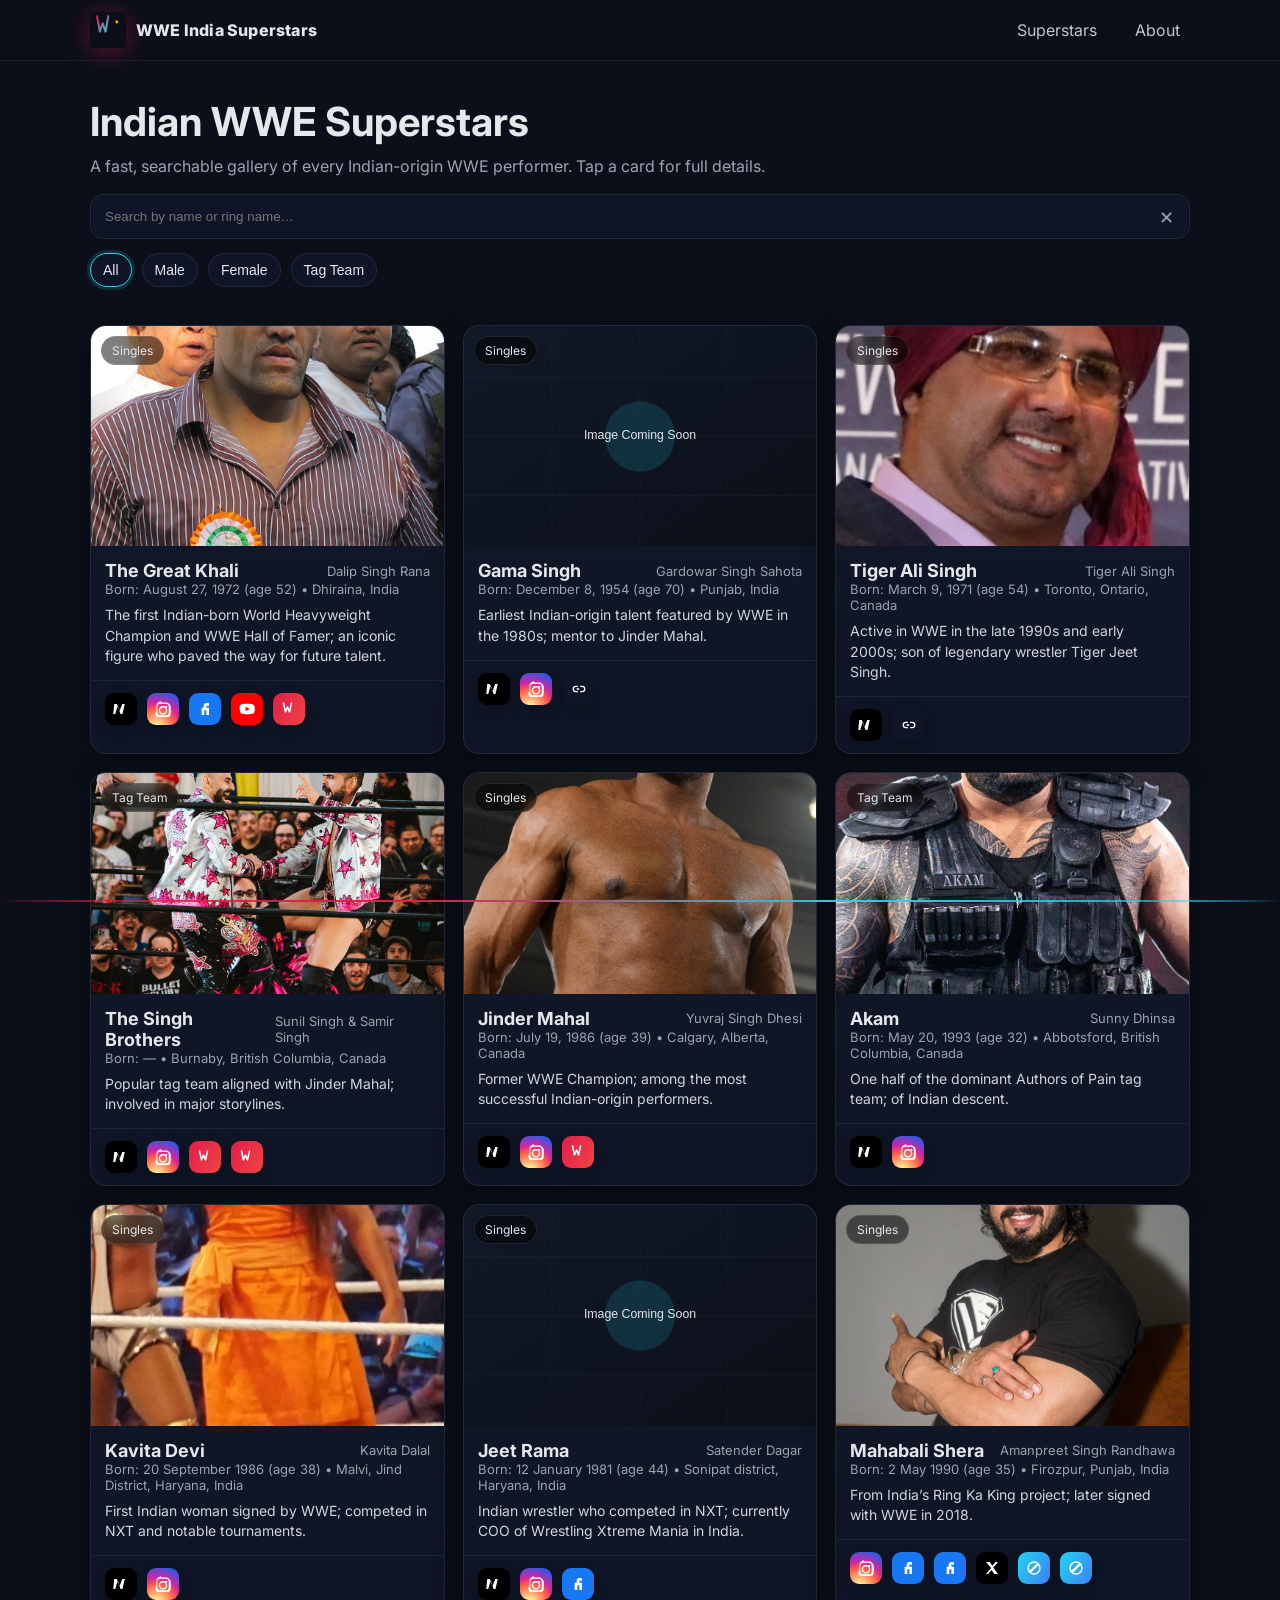
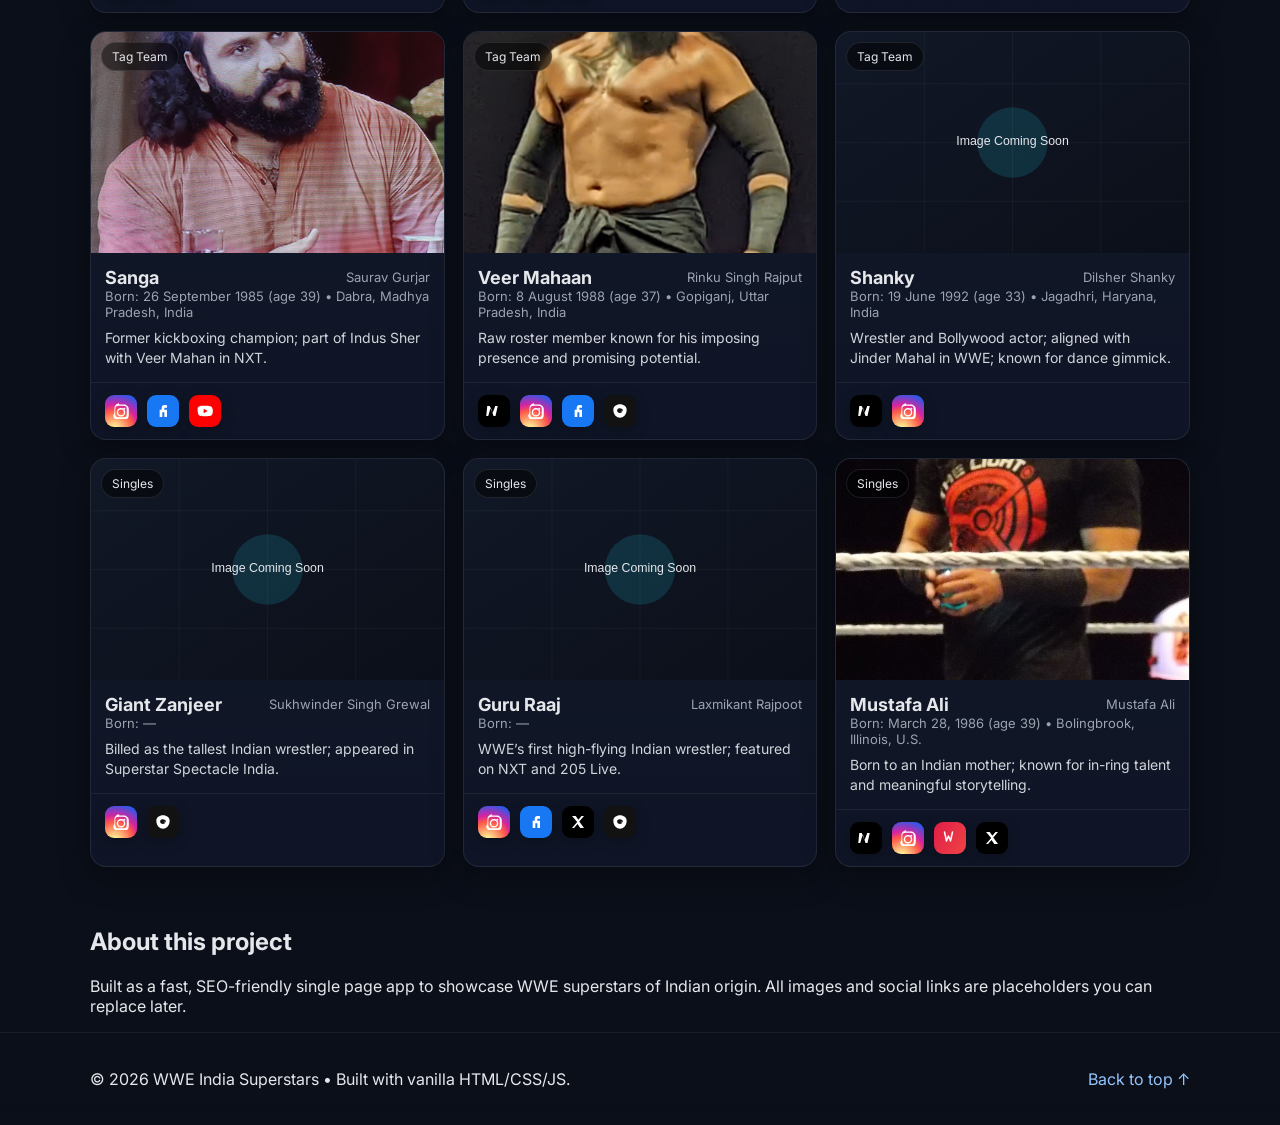
==== index.html @ 63982cb3 "firstcommit" ====
<!DOCTYPE html>
<html lang="en">
<head>
  <meta charset="utf-8" />
  <meta name="viewport" content="width=device-width, initial-scale=1" />
  <title>Indian WWE Superstars | History, Bios, Socials</title>
  <meta name="description" content="Discover every WWE Superstar from India. Bios, ring names, achievements, and official social links in a fast, mobile-friendly gallery." />
  <meta name="theme-color" content="#111827" />
  <link rel="preconnect" href="https://fonts.googleapis.com">
  <link rel="preconnect" href="https://fonts.gstatic.com" crossorigin>
  <link href="https://fonts.googleapis.com/css2?family=Inter:wght@400;500;700;800&display=swap" rel="stylesheet">
  <link rel="stylesheet" href="css/styles.css" />
  <link rel="icon" href="assets/logo.svg" type="image/svg+xml" />
  <link rel="canonical" href="https://example.com/" />
  <meta property="og:title" content="Indian WWE Superstars" />
  <meta property="og:description" content="A complete list of WWE Superstars from India with bios and socials." />
  <meta property="og:type" content="website" />
  <meta property="og:image" content="assets/logo.svg" />
  <meta name="twitter:card" content="summary_large_image" />
  <script type="application/ld+json">
  {
    "@context": "https://schema.org",
    "@type": "CollectionPage",
    "name": "Indian WWE Superstars",
    "description": "Every WWE Superstar from India — bios, ring names, achievements, and social links.",
    "about": ["WWE", "India", "Pro Wrestling", "Superstars"]
  }
  </script>
</head>
<body>
  <header class="site-header">
    <div class="container header-content">
      <a href="#" class="brand" aria-label="Home">
  <img src="assets/logo.svg" alt="WWE India" class="brand-logo" />
        <span class="brand-text">WWE India Superstars</span>
      </a>
      <nav class="top-nav" aria-label="Primary">
        <a href="#superstars" class="nav-link">Superstars</a>
        <a href="#about" class="nav-link">About</a>
      </nav>
    </div>
  </header>

  <main id="content">
    <section class="hero" id="superstars">
      <div class="container">
        <h1>Indian WWE Superstars</h1>
        <p class="sub">A fast, searchable gallery of every Indian-origin WWE performer. Tap a card for full details.</p>
        <form id="searchForm" role="search" aria-label="Search superstars" class="search">
          <input id="searchInput" type="search" name="q" placeholder="Search by name or ring name…" aria-label="Search by name or ring name" autocomplete="off" />
          <button type="reset" id="clearSearch" aria-label="Clear search" title="Clear">✕</button>
        </form>
        <div class="filters" aria-label="Quick filters">
          <button class="chip" data-filter="all" aria-pressed="true">All</button>
          <button class="chip" data-filter="male">Male</button>
          <button class="chip" data-filter="female">Female</button>
          <button class="chip" data-filter="tag-team">Tag Team</button>
        </div>
      </div>
    </section>

    <section class="grid-section">
      <div id="cardsGrid" class="container grid" aria-live="polite" aria-busy="false">
        <!-- Cards injected by JS -->
      </div>
      <div class="container">
        <p id="noResults" class="no-results" hidden>No superstars match your search.</p>
      </div>
    </section>

    <section id="about" class="about-section">
      <div class="container">
        <h2>About this project</h2>
        <p>Built as a fast, SEO-friendly single page app to showcase WWE superstars of Indian origin. All images and social links are placeholders you can replace later.</p>
      </div>
    </section>
  </main>

  <footer class="site-footer">
    <div class="container footer-content">
      <p>© <span id="year"></span> WWE India Superstars • Built with vanilla HTML/CSS/JS.</p>
      <a href="#content" class="back-to-top">Back to top ↑</a>
    </div>
  </footer>

  

  <script src="js/data.js" defer></script>
  <script src="js/app.js" defer></script>
</body>
</html>
---- css/styles.css ----
/* Base Reset and Variables */
:root{
  --bg:#0b0f19;
  --bg-soft:#0f1526;
  --card:#111827;
  --card-hover:#1f2937;
  --text:#e5e7eb;
  --muted:#9ca3af;
  --brand:#e11d48; /* rose-600 */
  --brand-2:#22d3ee; /* cyan-400 */
  --ring:#f59e0b; /* amber-500 */
  --ok:#10b981; /* emerald-500 */
  --shadow: 0 10px 30px rgba(0,0,0,.35);
}
*{box-sizing:border-box}
html,body{margin:0;padding:0;background:var(--bg);color:var(--text);font-family:'Inter',system-ui,-apple-system,Segoe UI,Roboto,Arial,sans-serif;}
img{max-width:100%;display:block}
a{color:inherit}

/* Layout */
.container{width:min(1100px,92%);margin-inline:auto}
.site-header{position:sticky;top:0;z-index:50;background:linear-gradient(180deg,rgba(11,15,25,.95),rgba(11,15,25,.85),rgba(11,15,25,0));backdrop-filter:blur(8px);border-bottom:1px solid rgba(255,255,255,.06)}
.header-content{display:flex;align-items:center;justify-content:space-between;padding:12px 0;}
.brand{display:flex;align-items:center;gap:10px;text-decoration:none}
.brand-logo{width:36px;height:36px;filter:drop-shadow(0 4px 12px rgba(226,29,72,.4))}
.brand-text{font-weight:800;letter-spacing:.2px}
.top-nav{display:flex;gap:18px}
.nav-link{opacity:.85;text-decoration:none;padding:8px 10px;border-radius:8px}
.nav-link:hover{background:rgba(255,255,255,.06)}

.hero{padding:36px 0 14px}
.hero h1{font-size:clamp(28px,4vw,40px);margin:0}
.sub{color:var(--muted);margin:10px 0 18px}

.search{position:relative;display:flex;align-items:center}
#searchInput{flex:1;appearance:none;background:var(--bg-soft);border:1px solid rgba(255,255,255,.08);border-radius:14px;padding:14px 44px 14px 14px;color:var(--text);outline:none;box-shadow:inset 0 0 0 1px rgba(0,0,0,.25)}
#searchInput:focus{border-color:rgba(34,211,238,.6);box-shadow:0 0 0 3px rgba(34,211,238,.2)}
#clearSearch{position:absolute;right:8px;appearance:none;border:0;background:transparent;color:var(--muted);font-size:18px;padding:6px;width:32px;height:32px;border-radius:50%;cursor:pointer}
#clearSearch:hover{background:rgba(255,255,255,.06);color:#fff}

.filters{display:flex;gap:10px;flex-wrap:wrap;margin:14px 0 6px}
.chip{appearance:none;border:1px solid rgba(255,255,255,.08);background:var(--bg-soft);color:var(--text);padding:8px 12px;border-radius:999px;cursor:pointer;font-size:14px}
.chip[aria-pressed="true"], .chip:hover{border-color:var(--brand-2);box-shadow:0 0 0 3px rgba(34,211,238,.15)}

.grid-section{padding:18px 0 40px}
.grid{display:grid;grid-template-columns:repeat(12,1fr);gap:18px}
.card{grid-column:span 12;background:linear-gradient(180deg,var(--card),var(--bg-soft));border:1px solid rgba(255,255,255,.08);border-radius:16px;overflow:hidden;box-shadow:var(--shadow);transition:.25s transform,.25s box-shadow,.25s border-color}
.card:hover{transform:translateY(-3px);border-color:rgba(34,211,238,.35);box-shadow:0 16px 40px rgba(0,0,0,.45)}
.card.reveal{opacity:0;transform:translateY(8px);}
.card.reveal.show{opacity:1;transform:none;transition:.5s transform cubic-bezier(.22,1,.36,1), .5s opacity}
.card-media{position:relative;aspect-ratio:16/10;background:linear-gradient(120deg,rgba(225,29,72,.18),rgba(34,211,238,.18));overflow:hidden}
.card-media img{width:100%;height:100%;object-fit:cover}
.card-badge{position:absolute;left:10px;top:10px;background:rgba(0,0,0,.5);backdrop-filter:blur(6px);border:1px solid rgba(255,255,255,.1);padding:6px 10px;border-radius:999px;font-size:12px}
.card-body{padding:14px}
.card-title{display:flex;align-items:center;justify-content:space-between;gap:6px}
.card-title h3{font-size:18px;margin:0}
.small{color:var(--muted);font-size:13px}
.bio{color:#d1d5db;font-size:14px;line-height:1.45;margin:8px 0 0}
.card-footer{display:flex;align-items:center;justify-content:space-between;padding:12px 14px;border-top:1px solid rgba(255,255,255,.06)}
.soc{display:flex;gap:10px}
.soc .soc-btn{width:32px;height:32px;display:inline-grid;place-items:center;border-radius:9px;color:#fff;text-decoration:none;box-shadow:0 4px 14px rgba(0,0,0,.25);transition:transform .2s ease, box-shadow .2s ease}
.soc .soc-btn:hover{transform:translateY(-2px);box-shadow:0 8px 20px rgba(0,0,0,.35)}
/* Brand colors */
.brand-instagram{background:radial-gradient( circle at 30% 107%, #fdf497 0%, #fdf497 5%, #fd5949 45%, #d6249f 60%, #285AEB 90%)}
.brand-twitter{background:#1da1f2}
.brand-x{background:#000}
.brand-threads{background:#121212}
.brand-wikipedia{background:#000}
.brand-wwe{background:linear-gradient(120deg,#e11d48,#ef4444)}
.brand-website{background:linear-gradient(120deg,#22d3ee,#3b82f6)}
.brand-facebook{background:#1877f2}
.brand-youtube{background:#ff0000}
.brand-article1,.brand-article2,.brand-article3{background:linear-gradient(120deg,#64748b,#334155)}

@media(min-width:520px){.card{grid-column:span 6}}
@media(min-width:840px){.card{grid-column:span 4}}

.no-results{color:var(--muted);text-align:center;margin-top:8px}

/* Removed modal styles */

@media(min-width:760px){
  .modal-body{grid-template-columns:1.2fr 1fr}
  .detail-grid{grid-template-columns:repeat(2,1fr)}
}

/* Footer */
.site-footer{border-top:1px solid rgba(255,255,255,.06);padding:20px 0;background:linear-gradient(180deg,rgba(11,15,25,0),rgba(11,15,25,.85),rgba(11,15,25,.95))}
.footer-content{display:flex;align-items:center;justify-content:space-between;gap:10px}
.back-to-top{color:#93c5fd;text-decoration:none}
.back-to-top:hover{text-decoration:underline}

/* Tiny flair */
.card::after{content:"";position:absolute;inset:auto 0 -2px 0;height:2px;background:linear-gradient(90deg,transparent,var(--brand),var(--brand-2),transparent);opacity:.3}
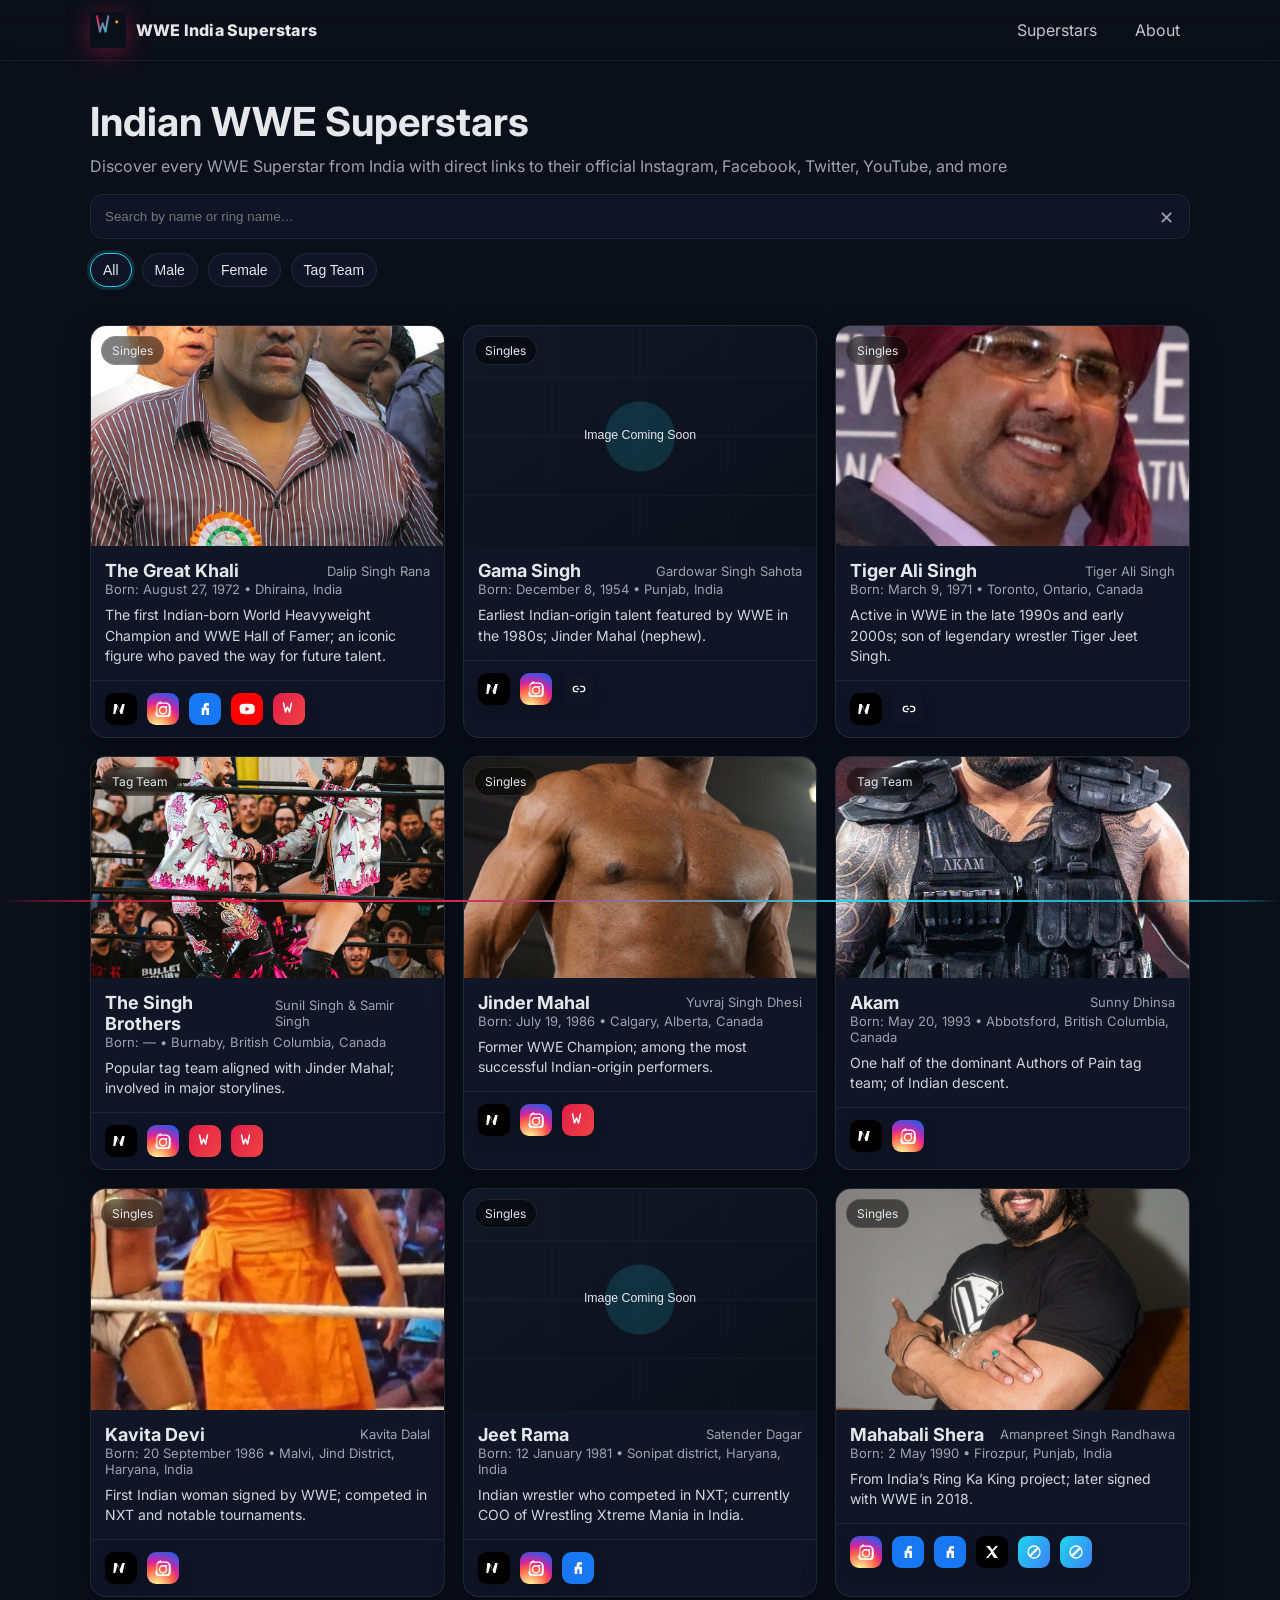
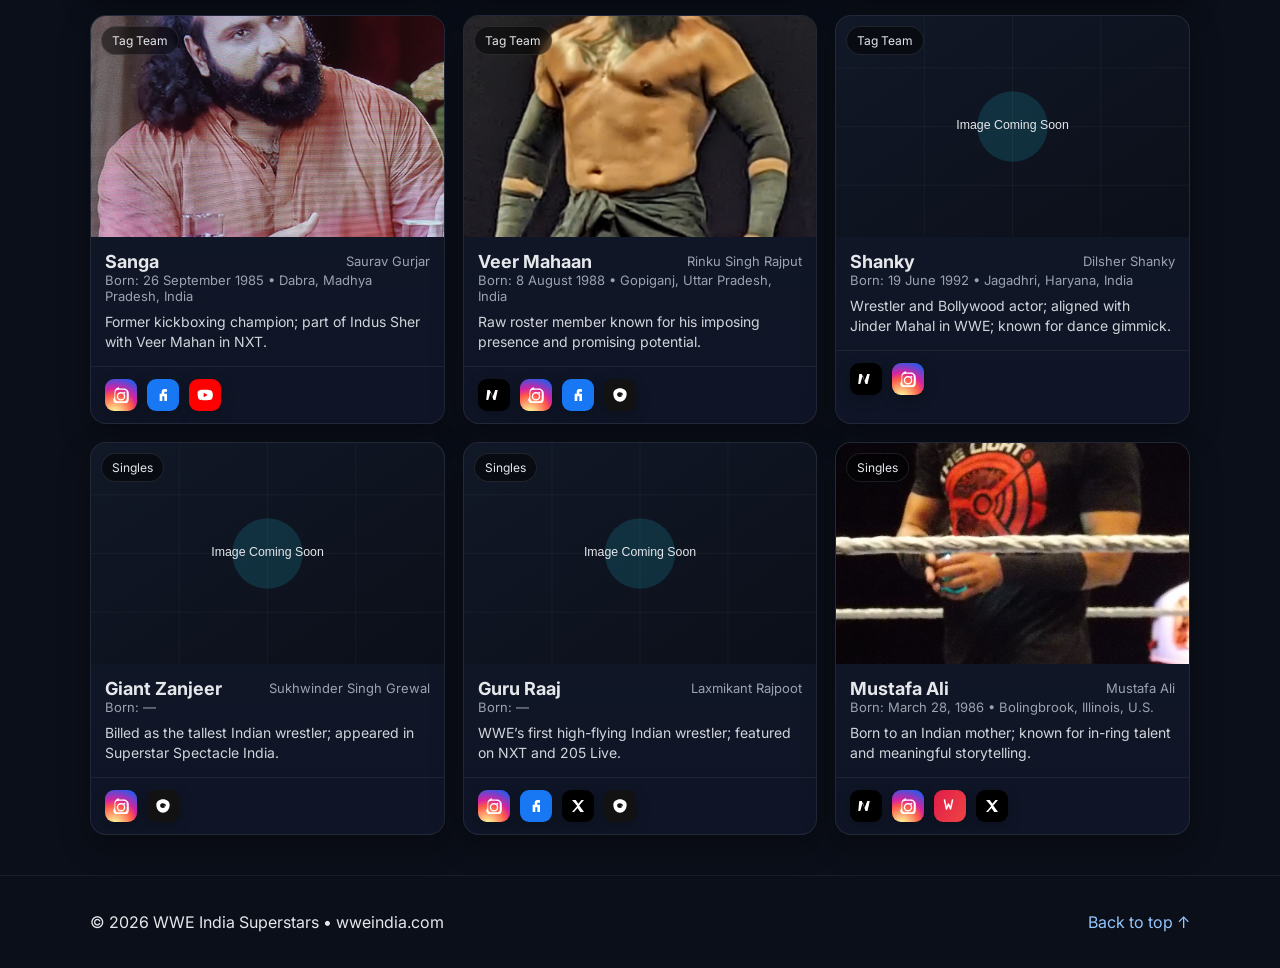
==== commit 09eff124: "Update index.html" ====
--- a/index.html
+++ b/index.html
@@ -45,7 +45,7 @@
     <section class="hero" id="superstars">
       <div class="container">
         <h1>Indian WWE Superstars</h1>
-        <p class="sub">A fast, searchable gallery of every Indian-origin WWE performer. Tap a card for full details.</p>
+        <p class="sub">Discover every WWE Superstar from India with direct links to their official Instagram, Facebook, Twitter, YouTube, and more</p>
         <form id="searchForm" role="search" aria-label="Search superstars" class="search">
           <input id="searchInput" type="search" name="q" placeholder="Search by name or ring name…" aria-label="Search by name or ring name" autocomplete="off" />
           <button type="reset" id="clearSearch" aria-label="Clear search" title="Clear">✕</button>
@@ -68,17 +68,11 @@
       </div>
     </section>
 
-    <section id="about" class="about-section">
-      <div class="container">
-        <h2>About this project</h2>
-        <p>Built as a fast, SEO-friendly single page app to showcase WWE superstars of Indian origin. All images and social links are placeholders you can replace later.</p>
-      </div>
-    </section>
-  </main>
+    
 
   <footer class="site-footer">
     <div class="container footer-content">
-      <p>© <span id="year"></span> WWE India Superstars • Built with vanilla HTML/CSS/JS.</p>
+      <p>© <span id="year"></span> WWE India Superstars • wweindia.com</p>
       <a href="#content" class="back-to-top">Back to top ↑</a>
     </div>
   </footer>
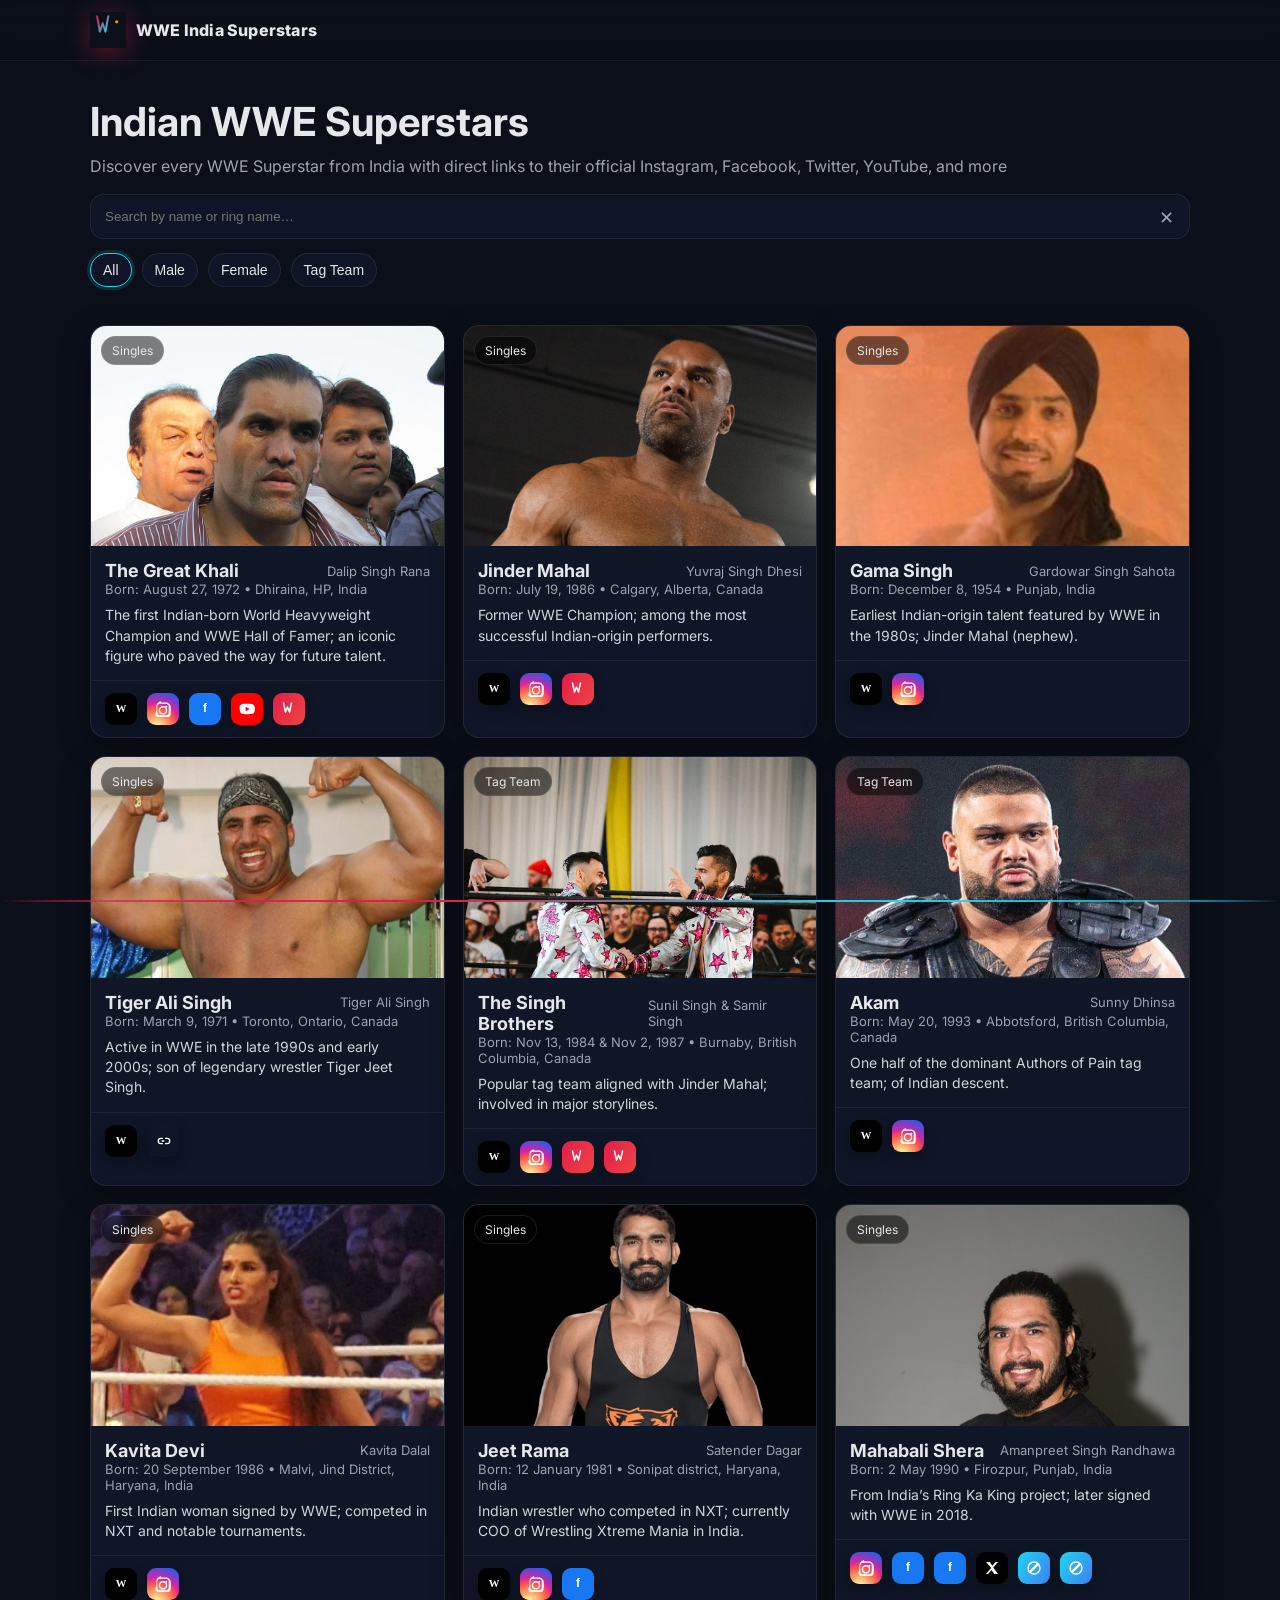
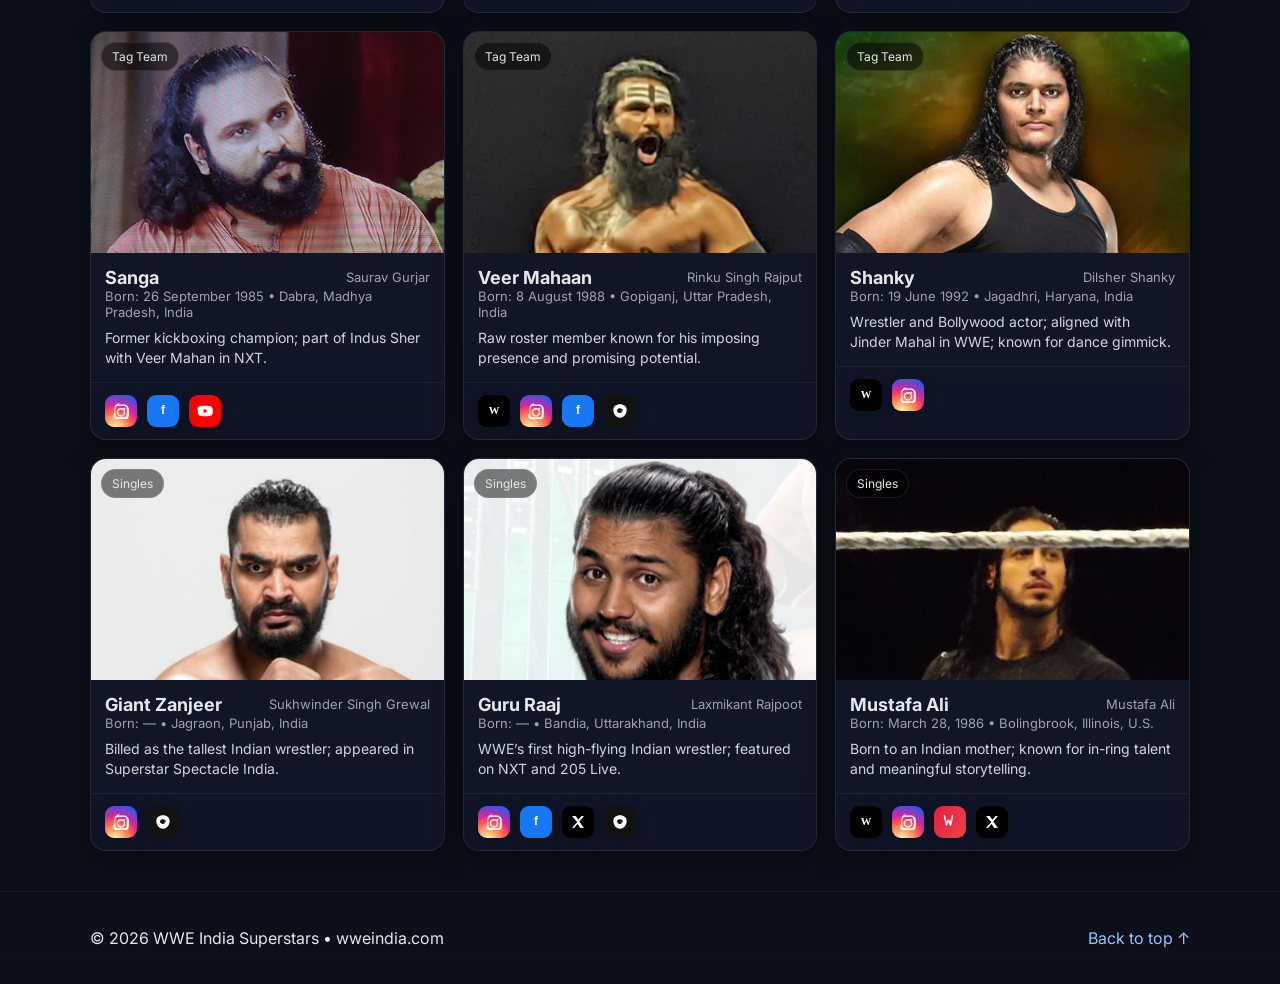
==== commit e13ca1e5: "firstcommit01sep25" ====
--- a/index.html
+++ b/index.html
@@ -34,10 +34,6 @@
   <img src="assets/logo.svg" alt="WWE India" class="brand-logo" />
         <span class="brand-text">WWE India Superstars</span>
       </a>
-      <nav class="top-nav" aria-label="Primary">
-        <a href="#superstars" class="nav-link">Superstars</a>
-        <a href="#about" class="nav-link">About</a>
-      </nav>
     </div>
   </header>
 
--- a/css/styles.css
+++ b/css/styles.css
@@ -24,9 +24,7 @@
 .brand{display:flex;align-items:center;gap:10px;text-decoration:none}
 .brand-logo{width:36px;height:36px;filter:drop-shadow(0 4px 12px rgba(226,29,72,.4))}
 .brand-text{font-weight:800;letter-spacing:.2px}
-.top-nav{display:flex;gap:18px}
-.nav-link{opacity:.85;text-decoration:none;padding:8px 10px;border-radius:8px}
-.nav-link:hover{background:rgba(255,255,255,.06)}
+
 
 .hero{padding:36px 0 14px}
 .hero h1{font-size:clamp(28px,4vw,40px);margin:0}
@@ -49,7 +47,7 @@
 .card.reveal{opacity:0;transform:translateY(8px);}
 .card.reveal.show{opacity:1;transform:none;transition:.5s transform cubic-bezier(.22,1,.36,1), .5s opacity}
 .card-media{position:relative;aspect-ratio:16/10;background:linear-gradient(120deg,rgba(225,29,72,.18),rgba(34,211,238,.18));overflow:hidden}
-.card-media img{width:100%;height:100%;object-fit:cover}
+.card-media img{width:100%;height:100%;object-fit:cover;object-position:top}
 .card-badge{position:absolute;left:10px;top:10px;background:rgba(0,0,0,.5);backdrop-filter:blur(6px);border:1px solid rgba(255,255,255,.1);padding:6px 10px;border-radius:999px;font-size:12px}
 .card-body{padding:14px}
 .card-title{display:flex;align-items:center;justify-content:space-between;gap:6px}
@@ -62,7 +60,6 @@
 .soc .soc-btn:hover{transform:translateY(-2px);box-shadow:0 8px 20px rgba(0,0,0,.35)}
 /* Brand colors */
 .brand-instagram{background:radial-gradient( circle at 30% 107%, #fdf497 0%, #fdf497 5%, #fd5949 45%, #d6249f 60%, #285AEB 90%)}
-.brand-twitter{background:#1da1f2}
 .brand-x{background:#000}
 .brand-threads{background:#121212}
 .brand-wikipedia{background:#000}
@@ -70,19 +67,11 @@
 .brand-website{background:linear-gradient(120deg,#22d3ee,#3b82f6)}
 .brand-facebook{background:#1877f2}
 .brand-youtube{background:#ff0000}
-.brand-article1,.brand-article2,.brand-article3{background:linear-gradient(120deg,#64748b,#334155)}
 
 @media(min-width:520px){.card{grid-column:span 6}}
 @media(min-width:840px){.card{grid-column:span 4}}
 
 .no-results{color:var(--muted);text-align:center;margin-top:8px}
-
-/* Removed modal styles */
-
-@media(min-width:760px){
-  .modal-body{grid-template-columns:1.2fr 1fr}
-  .detail-grid{grid-template-columns:repeat(2,1fr)}
-}
 
 /* Footer */
 .site-footer{border-top:1px solid rgba(255,255,255,.06);padding:20px 0;background:linear-gradient(180deg,rgba(11,15,25,0),rgba(11,15,25,.85),rgba(11,15,25,.95))}
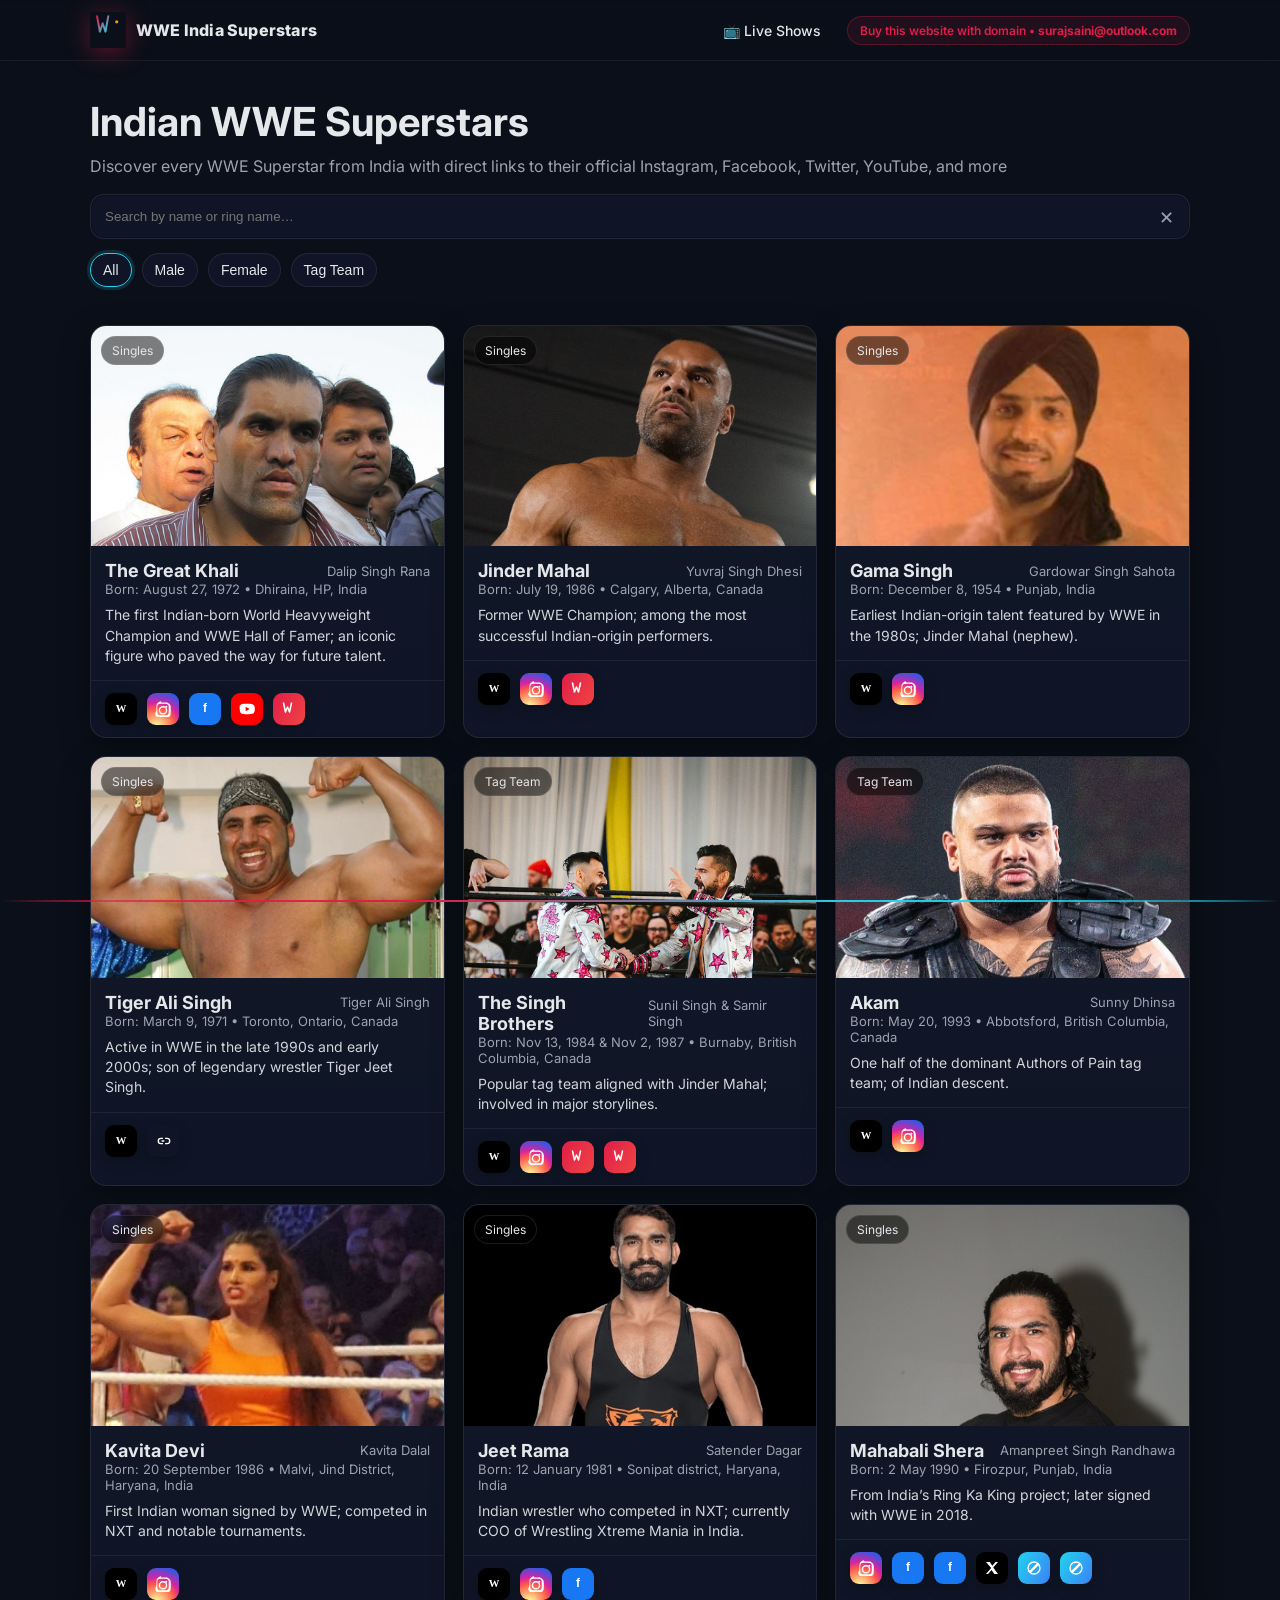
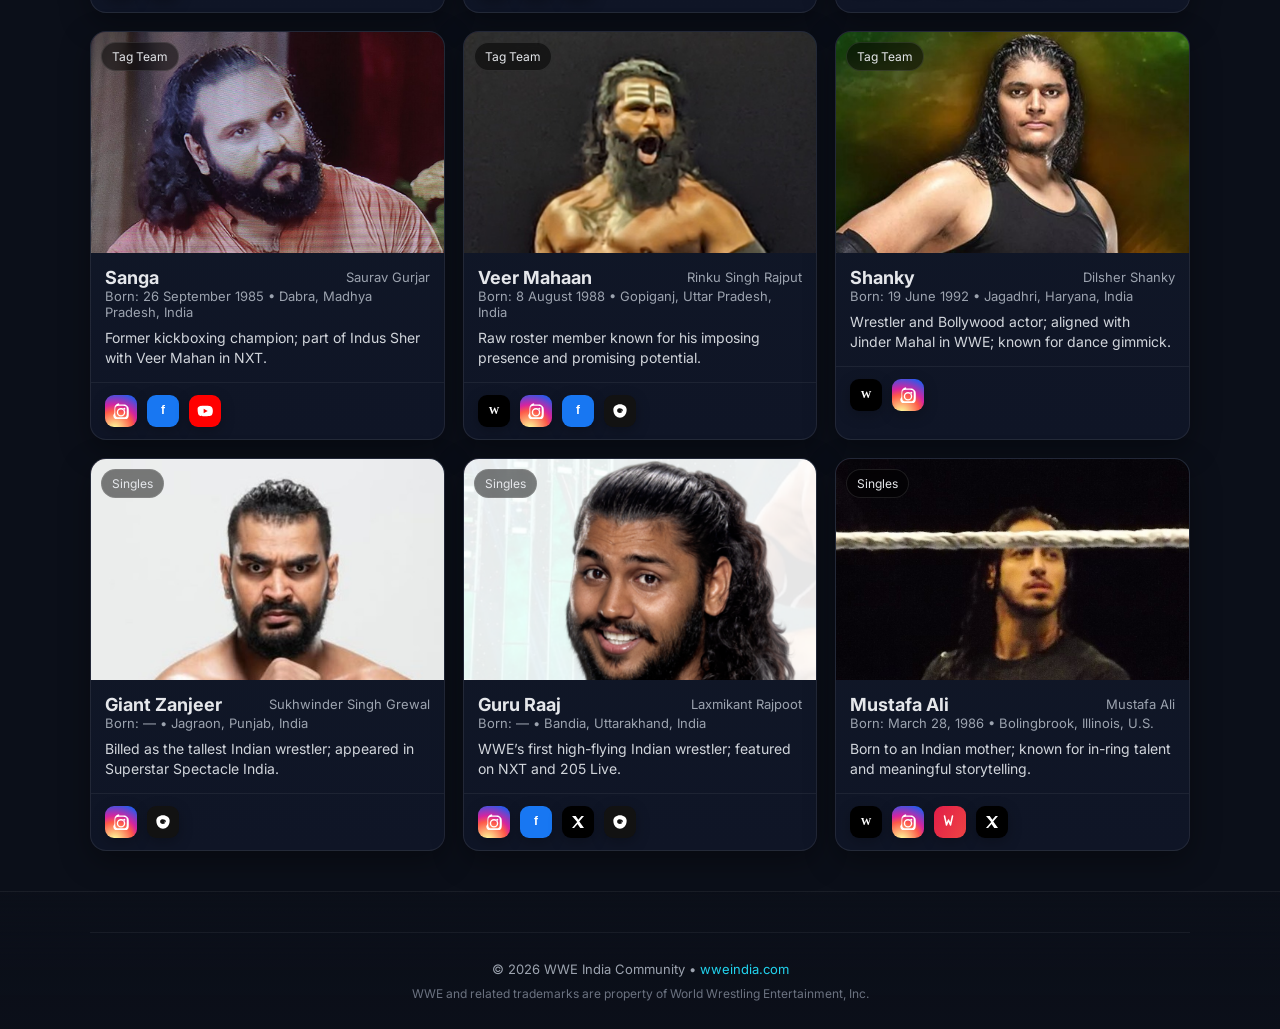
==== commit a6e564c9: "first-commit-10nov2025" ====
--- a/index.html
+++ b/index.html
@@ -5,25 +5,78 @@
   <meta name="viewport" content="width=device-width, initial-scale=1" />
   <title>Indian WWE Superstars | History, Bios, Socials</title>
   <meta name="description" content="Discover every WWE Superstar from India. Bios, ring names, achievements, and official social links in a fast, mobile-friendly gallery." />
+  <meta name="keywords" content="WWE, Indian wrestlers, Great Khali, Jinder Mahal, professional wrestling, India, entertainment">
   <meta name="theme-color" content="#111827" />
+  <meta name="robots" content="index, follow, max-image-preview:large, max-snippet:-1, max-video-preview:-1">
+  <meta name="googlebot" content="index, follow, max-image-preview:large, max-snippet:-1, max-video-preview:-1">
+  <meta http-equiv="X-UA-Compatible" content="IE=edge">
   <link rel="preconnect" href="https://fonts.googleapis.com">
   <link rel="preconnect" href="https://fonts.gstatic.com" crossorigin>
   <link href="https://fonts.googleapis.com/css2?family=Inter:wght@400;500;700;800&display=swap" rel="stylesheet">
   <link rel="stylesheet" href="css/styles.css" />
   <link rel="icon" href="assets/logo.svg" type="image/svg+xml" />
-  <link rel="canonical" href="https://example.com/" />
-  <meta property="og:title" content="Indian WWE Superstars" />
-  <meta property="og:description" content="A complete list of WWE Superstars from India with bios and socials." />
+  <link rel="canonical" href="https://wweindia.com/" />
+  <meta property="og:title" content="Indian WWE Superstars | History, Bios, Socials" />
+  <meta property="og:description" content="Discover every WWE Superstar from India with bios, achievements, and official social links." />
   <meta property="og:type" content="website" />
-  <meta property="og:image" content="assets/logo.svg" />
-  <meta name="twitter:card" content="summary_large_image" />
+  <meta property="og:url" content="https://wweindia.com/" />
+  <meta property="og:image" content="https://wweindia.com/assets/logo.svg" />
+  <meta property="og:locale" content="en_US" />
+  <meta name="twitter:card" content="summary_large_image">
+  <meta name="twitter:site" content="@wweindia">
+  <meta name="twitter:title" content="Indian WWE Superstars | History, Bios, Socials">
+  <meta name="twitter:description" content="Discover every WWE Superstar from India with bios and official social links.">
+  <meta name="twitter:image" content="https://wweindia.com/assets/logo.svg">
+  <meta name="twitter:image:alt" content="WWE India Superstars gallery">
   <script type="application/ld+json">
   {
     "@context": "https://schema.org",
     "@type": "CollectionPage",
     "name": "Indian WWE Superstars",
-    "description": "Every WWE Superstar from India — bios, ring names, achievements, and social links.",
-    "about": ["WWE", "India", "Pro Wrestling", "Superstars"]
+    "url": "https://wweindia.com/",
+    "description": "Every WWE Superstar from India — bios, ring names, achievements, and social links. A comprehensive gallery of Indian-origin professional wrestlers in WWE history.",
+    "image": "https://wweindia.com/assets/logo.svg",
+    "inLanguage": "en",
+    "about": ["WWE", "India", "Pro Wrestling", "Superstars", "Professional Wrestling"],
+    "mainEntity": {
+      "@type": "BreadcrumbList",
+      "itemListElement": [
+        {"@type": "ListItem", "position": 1, "name": "Home", "item": "https://wweindia.com/"}
+      ]
+    },
+    "keywords": "WWE, Indian wrestlers, Great Khali, Jinder Mahal, professional wrestling, India"
+  }
+  </script>
+  <script type="application/ld+json">
+  {
+    "@context": "https://schema.org",
+    "@type": "FAQPage",
+    "mainEntity": [
+      {
+        "@type": "Question",
+        "name": "Who is the most famous Indian WWE superstar?",
+        "acceptedAnswer": {
+          "@type": "Answer",
+          "text": "The Great Khali (Dalip Singh Rana) is the most famous Indian WWE superstar. He was the first Indian-born World Heavyweight Champion and WWE Hall of Famer."
+        }
+      },
+      {
+        "@type": "Question",
+        "name": "How many Indian wrestlers have been in WWE?",
+        "acceptedAnswer": {
+          "@type": "Answer",
+          "text": "At least 15 Indian-origin wrestlers have competed in WWE, including The Great Khali, Jinder Mahal, Kavita Devi (first Indian woman), and many others throughout WWE history."
+        }
+      },
+      {
+        "@type": "Question",
+        "name": "Who was the first Indian woman in WWE?",
+        "acceptedAnswer": {
+          "@type": "Answer",
+          "text": "Kavita Devi (Kavita Dalal) was the first Indian woman signed to WWE. She competed in NXT and participated in notable tournaments."
+        }
+      }
+    ]
   }
   </script>
 </head>
@@ -34,6 +87,12 @@
   <img src="assets/logo.svg" alt="WWE India" class="brand-logo" />
         <span class="brand-text">WWE India Superstars</span>
       </a>
+      <nav class="header-nav">
+        <a href="live-stream-on-netflix.html" class="nav-link">📺 Live Shows</a>
+        <div class="header-message">
+          Buy this website with domain • <a href="mailto:surajsaini@outlook.com">surajsaini@outlook.com</a>
+        </div>
+      </nav>
     </div>
   </header>
 
@@ -67,9 +126,11 @@
     
 
   <footer class="site-footer">
-    <div class="container footer-content">
-      <p>© <span id="year"></span> WWE India Superstars • wweindia.com</p>
-      <a href="#content" class="back-to-top">Back to top ↑</a>
+    
+      
+    <div class="footer-bottom">
+      <p>&copy; <span id="year"></span> WWE India Community • <a href="index.html">wweindia.com</a></p>
+      <p><small>WWE and related trademarks are property of World Wrestling Entertainment, Inc.</small></p>
     </div>
   </footer>
 
--- a/css/styles.css
+++ b/css/styles.css
@@ -24,6 +24,30 @@
 .brand{display:flex;align-items:center;gap:10px;text-decoration:none}
 .brand-logo{width:36px;height:36px;filter:drop-shadow(0 4px 12px rgba(226,29,72,.4))}
 .brand-text{font-weight:800;letter-spacing:.2px}
+
+/* Header Navigation */
+.header-nav{display:flex;gap:16px;align-items:center;flex-wrap:wrap}
+.nav-link{text-decoration:none;color:var(--text);font-size:14px;font-weight:500;transition:color .2s ease;padding:6px 10px}
+.nav-link:hover{color:var(--brand-2)}
+.header-message{font-size:12px;color:var(--brand);font-weight:600;white-space:nowrap;background:rgba(225,29,72,.1);padding:6px 12px;border-radius:999px;border:1px solid rgba(225,29,72,.3)}
+.header-message a{color:var(--brand);text-decoration:none;font-weight:700}
+.header-message a:hover{text-decoration:underline}
+
+/* Header Responsive */
+@media(max-width:768px){
+  .header-content{flex-wrap:wrap;padding:10px 0}
+  .header-nav{width:100%;margin-top:8px;gap:8px;justify-content:space-between}
+  .nav-link{font-size:13px;padding:4px 8px}
+  .header-message{font-size:11px;padding:4px 8px;white-space:normal}
+}
+
+@media(max-width:520px){
+  .brand-text{font-size:14px}
+  .brand-logo{width:28px;height:28px}
+  .header-nav{flex-direction:column;width:100%;gap:6px}
+  .header-message{width:100%;font-size:11px;padding:6px 8px;text-align:center}
+  .nav-link{width:100%;text-align:center;padding:6px 0}
+}
 
 
 .hero{padding:36px 0 14px}
@@ -74,10 +98,63 @@
 .no-results{color:var(--muted);text-align:center;margin-top:8px}
 
 /* Footer */
-.site-footer{border-top:1px solid rgba(255,255,255,.06);padding:20px 0;background:linear-gradient(180deg,rgba(11,15,25,0),rgba(11,15,25,.85),rgba(11,15,25,.95))}
-.footer-content{display:flex;align-items:center;justify-content:space-between;gap:10px}
+.site-footer{border-top:1px solid rgba(255,255,255,.06);padding:40px 2% 20px;background:linear-gradient(180deg,rgba(11,15,25,0),rgba(11,15,25,.85),rgba(11,15,25,.95))}
+.footer-content{display:grid;grid-template-columns:repeat(auto-fit,minmax(250px,1fr));gap:30px;margin-bottom:30px;max-width:1100px;margin-left:auto;margin-right:auto}
+.footer-section h4{font-size:15px;font-weight:600;color:var(--brand-2);margin:0 0 12px;letter-spacing:.5px}
+.footer-section p{margin:0;color:#d1d5db;font-size:13px;line-height:1.5}
+.footer-links{list-style:none;margin:0;padding:0;display:flex;flex-direction:column;gap:8px}
+.footer-links a{color:var(--text);text-decoration:none;font-size:13px;transition:color .2s ease}
+.footer-links a:hover{color:var(--brand-2)}
+.footer-bottom{border-top:1px solid rgba(255,255,255,.06);padding-top:20px;text-align:center;color:var(--muted);font-size:13px;max-width:1100px;margin-left:auto;margin-right:auto}
+.footer-bottom p{margin:8px 0}
+.footer-bottom a{color:var(--brand-2);text-decoration:none}
+.footer-bottom a:hover{text-decoration:underline}
+.footer-bottom small{color:#6b7280;font-size:12px}
+
+.footer{border-top:1px solid rgba(255,255,255,.06);padding:40px 2% 20px;background:linear-gradient(180deg,rgba(11,15,25,0),rgba(11,15,25,.85),rgba(11,15,25,.95))}
+
 .back-to-top{color:#93c5fd;text-decoration:none}
 .back-to-top:hover{text-decoration:underline}
 
 /* Tiny flair */
 .card::after{content:"";position:absolute;inset:auto 0 -2px 0;height:2px;background:linear-gradient(90deg,transparent,var(--brand),var(--brand-2),transparent);opacity:.3}
+
+/* Shows Page Styles */
+.header{padding:32px 0 18px;text-align:center;background:linear-gradient(180deg,rgba(11,15,25,.95),rgba(11,15,25,.85),rgba(11,15,25,0));border-bottom:1px solid rgba(255,255,255,.06)}
+.header .logo{font-size:32px;font-weight:800;margin:0 0 8px;letter-spacing:.2px}
+.header .tagline{color:var(--muted);font-size:14px;margin:0 0 14px}
+.back-link{display:inline-block;color:var(--brand-2);text-decoration:none;font-size:13px;margin-top:8px;transition:color .2s ease}
+.back-link:hover{color:var(--brand)}
+
+.page-intro{text-align:center;padding:28px 0;margin-bottom:14px}
+.page-intro h2{font-size:clamp(24px,3vw,32px);margin:0 0 10px;color:var(--text)}
+.page-intro p{color:var(--muted);font-size:15px;margin:0}
+
+.shows-section{margin:28px 0}
+.shows-grid{display:grid;grid-template-columns:repeat(12,1fr);gap:18px}
+.show-card{grid-column:span 12;background:linear-gradient(180deg,var(--card),var(--bg-soft));border:1px solid rgba(255,255,255,.08);border-radius:16px;overflow:hidden;box-shadow:var(--shadow);transition:.25s transform,.25s box-shadow,.25s border-color}
+.show-card:hover{transform:translateY(-3px);border-color:rgba(34,211,238,.35);box-shadow:0 16px 40px rgba(0,0,0,.45)}
+.show-card-header{display:flex;align-items:center;justify-content:space-between;gap:10px;padding:16px;border-bottom:1px solid rgba(255,255,255,.06);flex-wrap:wrap}
+.show-card-body{padding:16px;display:grid;grid-template-columns:repeat(auto-fit,minmax(150px,1fr));gap:20px}
+.show-detail{display:flex;flex-direction:column;gap:6px}
+.show-label{font-size:12px;color:var(--brand-2);font-weight:600;letter-spacing:.5px;text-transform:uppercase}
+.show-value{font-size:16px;color:var(--text);font-weight:500}
+.show-card-footer{padding:14px 16px;border-top:1px solid rgba(255,255,255,.06)}
+.show-description{margin:0;color:#d1d5db;font-size:14px}
+
+.show-badge, .platform-badge{display:inline-block;padding:6px 12px;border-radius:999px;font-size:13px;font-weight:600;white-space:nowrap}
+.show-badge{background:rgba(0,0,0,.3);border:1px solid rgba(255,255,255,.1)}
+.show-badge.raw{border-color:rgba(239,68,68,.5);color:#fca5a5}
+.show-badge.smackdown{border-color:rgba(59,130,246,.5);color:#93c5fd}
+.show-badge.nxt{border-color:rgba(167,139,250,.5);color:#d8b4fe}
+.platform-badge{background:linear-gradient(120deg,rgba(34,211,238,.2),rgba(34,211,238,.1));border:1px solid rgba(34,211,238,.4);color:var(--brand-2)}
+
+@media(min-width:520px){.show-card{grid-column:span 6}}
+@media(min-width:840px){.show-card{grid-column:span 4}}
+.shows-info{display:grid;grid-template-columns:repeat(auto-fit,minmax(280px,1fr));gap:18px;margin-top:36px;margin-bottom:40px}
+.info-card{background:linear-gradient(180deg,var(--card),var(--bg-soft));border:1px solid rgba(255,255,255,.08);border-radius:16px;padding:20px;box-shadow:var(--shadow);transition:.25s transform,.25s border-color}
+.info-card:hover{transform:translateY(-2px);border-color:rgba(34,211,238,.35)}
+.info-card h3{font-size:16px;margin:0 0 10px;color:var(--brand-2)}
+.info-card p{margin:0;color:#d1d5db;font-size:14px;line-height:1.45}
+.info-card a{color:var(--brand-2);text-decoration:none;font-weight:600}
+.info-card a:hover{text-decoration:underline}
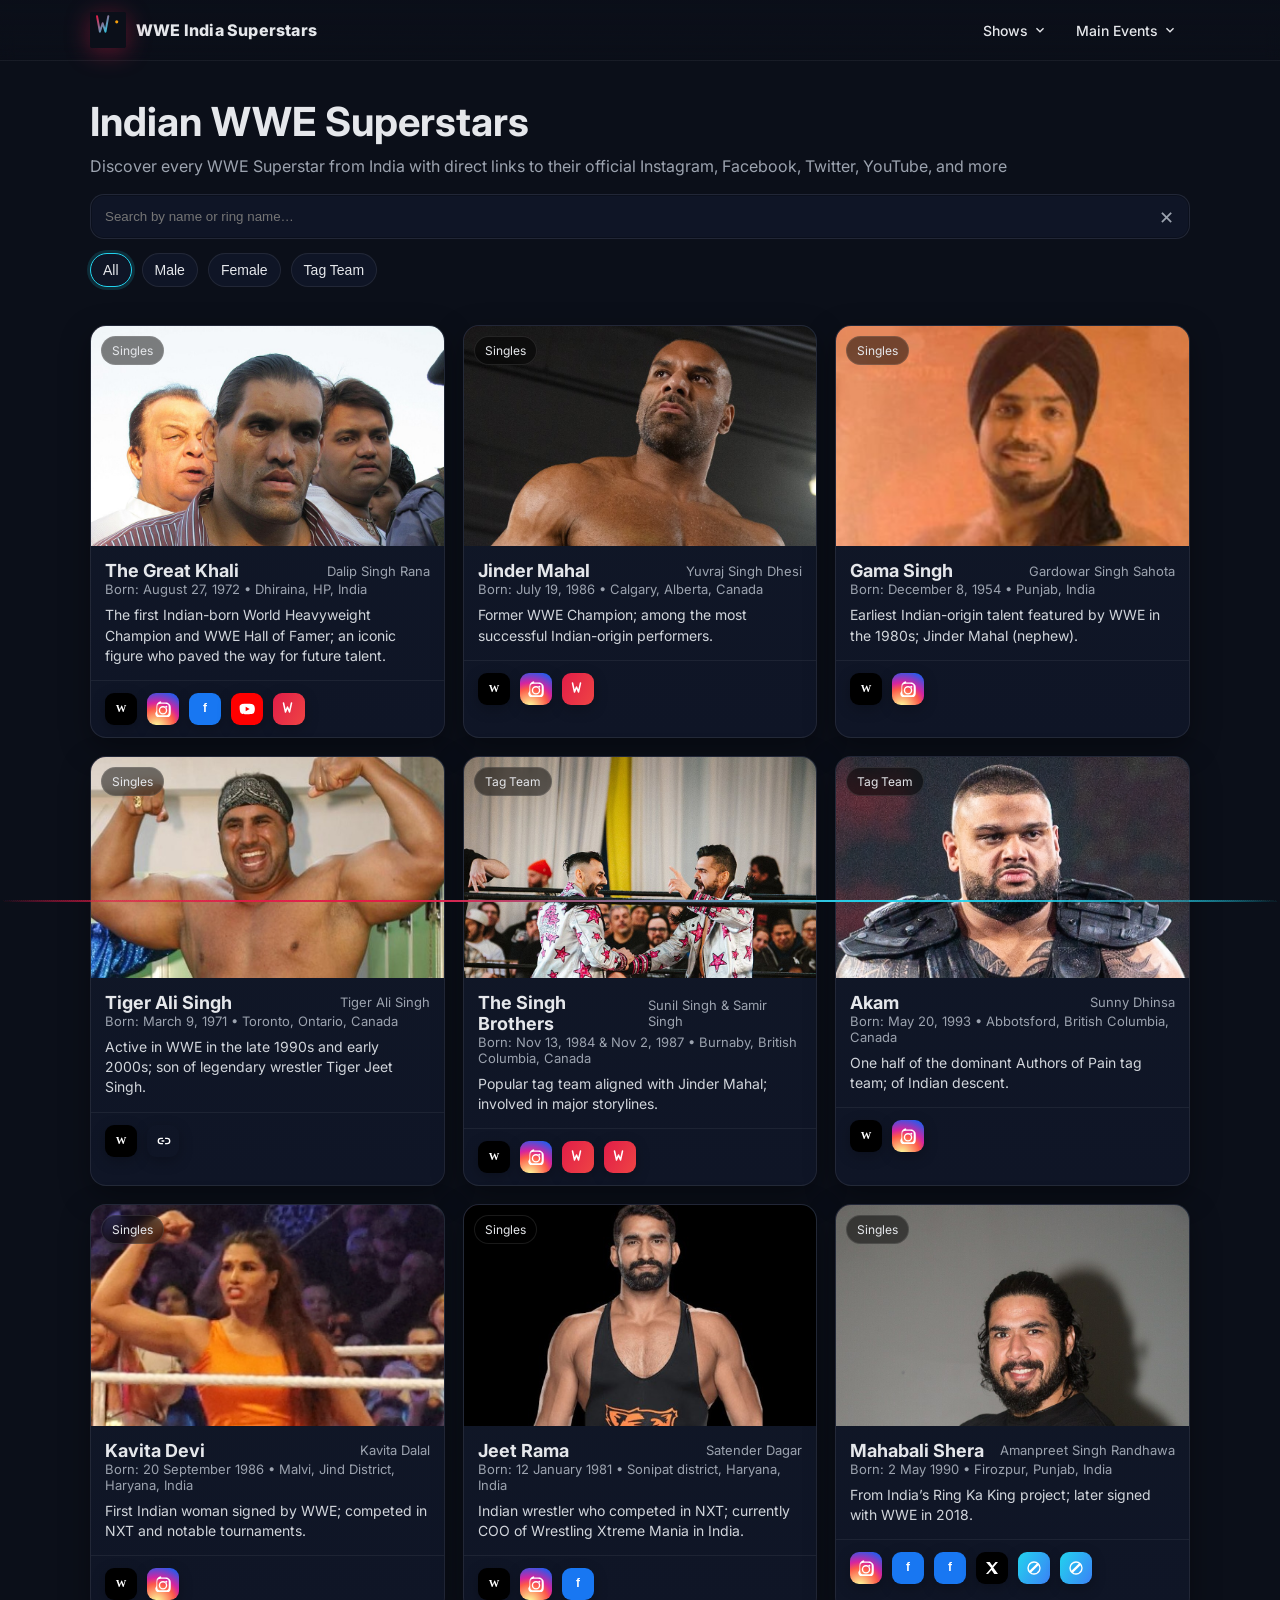
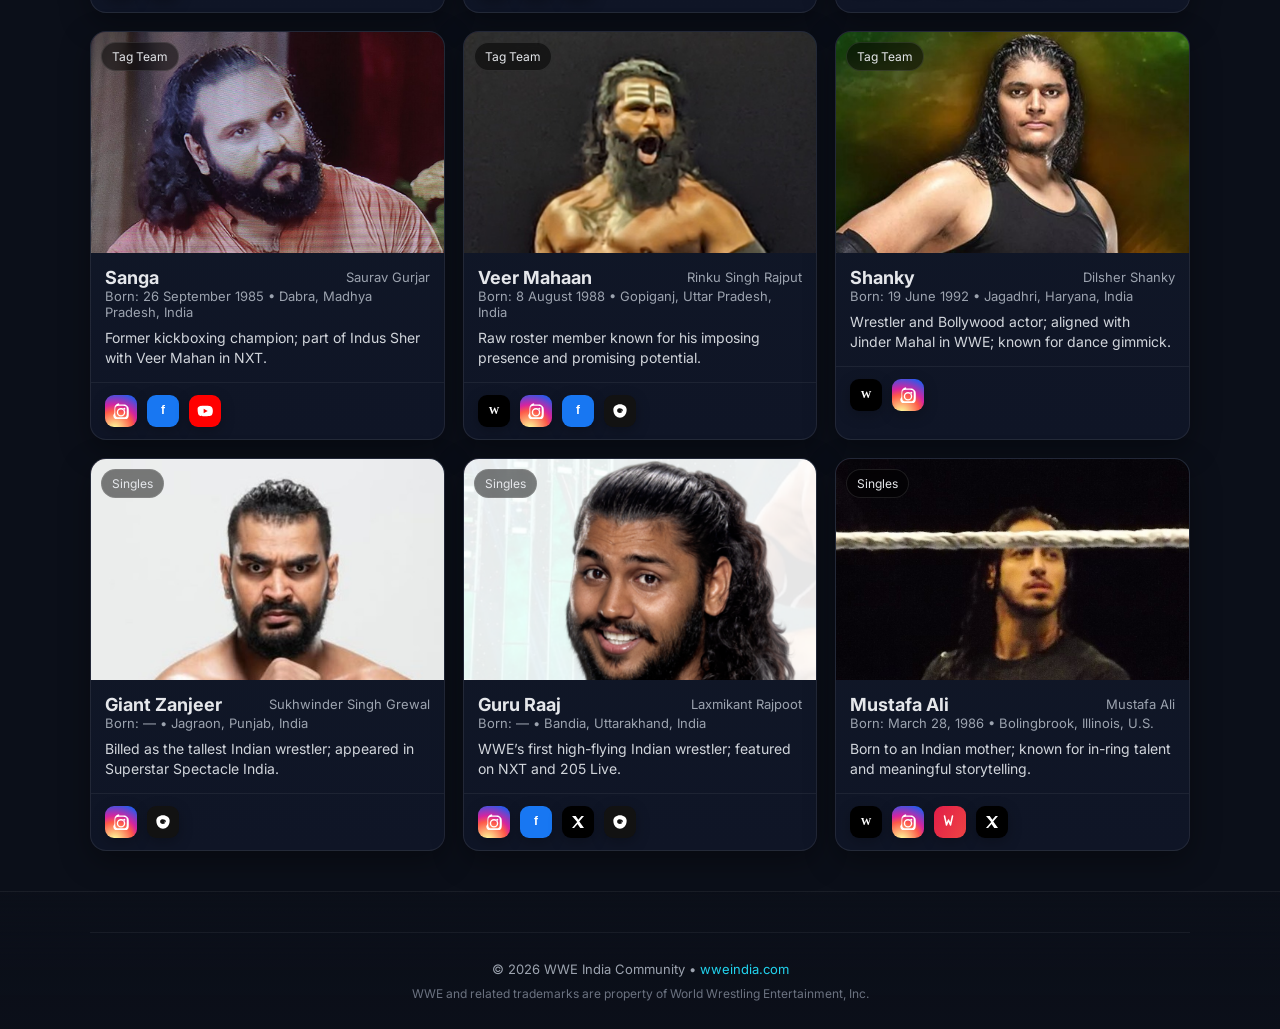
==== commit b3a65985: "addShowsEvent" ====
--- a/index.html
+++ b/index.html
@@ -1,11 +1,14 @@
 <!DOCTYPE html>
 <html lang="en">
+
 <head>
   <meta charset="utf-8" />
   <meta name="viewport" content="width=device-width, initial-scale=1" />
   <title>Indian WWE Superstars | History, Bios, Socials</title>
-  <meta name="description" content="Discover every WWE Superstar from India. Bios, ring names, achievements, and official social links in a fast, mobile-friendly gallery." />
-  <meta name="keywords" content="WWE, Indian wrestlers, Great Khali, Jinder Mahal, professional wrestling, India, entertainment">
+  <meta name="description"
+    content="Discover every WWE Superstar from India. Bios, ring names, achievements, and official social links in a fast, mobile-friendly gallery." />
+  <meta name="keywords"
+    content="WWE, Indian wrestlers, Great Khali, Jinder Mahal, professional wrestling, India, entertainment">
   <meta name="theme-color" content="#111827" />
   <meta name="robots" content="index, follow, max-image-preview:large, max-snippet:-1, max-video-preview:-1">
   <meta name="googlebot" content="index, follow, max-image-preview:large, max-snippet:-1, max-video-preview:-1">
@@ -17,7 +20,8 @@
   <link rel="icon" href="assets/logo.svg" type="image/svg+xml" />
   <link rel="canonical" href="https://wweindia.com/" />
   <meta property="og:title" content="Indian WWE Superstars | History, Bios, Socials" />
-  <meta property="og:description" content="Discover every WWE Superstar from India with bios, achievements, and official social links." />
+  <meta property="og:description"
+    content="Discover every WWE Superstar from India with bios, achievements, and official social links." />
   <meta property="og:type" content="website" />
   <meta property="og:url" content="https://wweindia.com/" />
   <meta property="og:image" content="https://wweindia.com/assets/logo.svg" />
@@ -25,7 +29,8 @@
   <meta name="twitter:card" content="summary_large_image">
   <meta name="twitter:site" content="@wweindia">
   <meta name="twitter:title" content="Indian WWE Superstars | History, Bios, Socials">
-  <meta name="twitter:description" content="Discover every WWE Superstar from India with bios and official social links.">
+  <meta name="twitter:description"
+    content="Discover every WWE Superstar from India with bios and official social links.">
   <meta name="twitter:image" content="https://wweindia.com/assets/logo.svg">
   <meta name="twitter:image:alt" content="WWE India Superstars gallery">
   <script type="application/ld+json">
@@ -80,18 +85,47 @@
   }
   </script>
 </head>
+
 <body>
   <header class="site-header">
     <div class="container header-content">
       <a href="#" class="brand" aria-label="Home">
-  <img src="assets/logo.svg" alt="WWE India" class="brand-logo" />
+        <img src="assets/logo.svg" alt="WWE India" class="brand-logo" />
         <span class="brand-text">WWE India Superstars</span>
       </a>
-      <nav class="header-nav">
-        <a href="live-stream-on-netflix.html" class="nav-link">📺 Live Shows</a>
-        <div class="header-message">
-          Buy this website with domain • <a href="mailto:surajsaini@outlook.com">surajsaini@outlook.com</a>
+      <button class="mobile-menu-btn" id="mobileMenuBtn" aria-label="Toggle Navigation" aria-expanded="false">
+        <svg viewBox="0 0 24 24" class="menu-icon-open">
+          <path fill="currentColor" d="M3 18h18v-2H3v2zm0-5h18v-2H3v2zm0-7v2h18V6H3z" />
+        </svg>
+        <svg viewBox="0 0 24 24" class="menu-icon-close" style="display:none;">
+          <path fill="currentColor"
+            d="M19 6.41L17.59 5 12 10.59 6.41 5 5 6.41 10.59 12 5 17.59 6.41 19 12 13.41 17.59 19 19 17.59 13.41 12 19 6.41z" />
+        </svg>
+      </button>
+
+      <nav class="header-nav" id="headerNav">
+
+        <div class="nav-dropdown">
+          <button class="nav-dropdown-btn" aria-expanded="false">Shows <svg viewBox="0 0 24 24">
+              <path fill="currentColor" d="M7.41 8.59L12 13.17l4.59-4.58L18 10l-6 6-6-6 1.41-1.41z" />
+            </svg></button>
+          <div class="nav-dropdown-content">
+            <a href="shows/raw.html" class="nav-dropdown-link">Raw</a>
+            <a href="shows/smackdown.html" class="nav-dropdown-link">SmackDown</a>
+            <a href="shows/nxt.html" class="nav-dropdown-link">NXT</a>
+          </div>
         </div>
+
+        <div class="nav-dropdown">
+          <button class="nav-dropdown-btn" aria-expanded="false">Main Events <svg viewBox="0 0 24 24">
+              <path fill="currentColor" d="M7.41 8.59L12 13.17l4.59-4.58L18 10l-6 6-6-6 1.41-1.41z" />
+            </svg></button>
+          <div class="nav-dropdown-content">
+            <a href="event/elimination-chamber/" class="nav-dropdown-link">Elimination Chamber</a>
+            <a href="event/wrestlemania/" class="nav-dropdown-link">WrestleMania 42</a>
+          </div>
+        </div>
+
       </nav>
     </div>
   </header>
@@ -100,9 +134,11 @@
     <section class="hero" id="superstars">
       <div class="container">
         <h1>Indian WWE Superstars</h1>
-        <p class="sub">Discover every WWE Superstar from India with direct links to their official Instagram, Facebook, Twitter, YouTube, and more</p>
+        <p class="sub">Discover every WWE Superstar from India with direct links to their official Instagram, Facebook,
+          Twitter, YouTube, and more</p>
         <form id="searchForm" role="search" aria-label="Search superstars" class="search">
-          <input id="searchInput" type="search" name="q" placeholder="Search by name or ring name…" aria-label="Search by name or ring name" autocomplete="off" />
+          <input id="searchInput" type="search" name="q" placeholder="Search by name or ring name…"
+            aria-label="Search by name or ring name" autocomplete="off" />
           <button type="reset" id="clearSearch" aria-label="Clear search" title="Clear">✕</button>
         </form>
         <div class="filters" aria-label="Quick filters">
@@ -123,20 +159,21 @@
       </div>
     </section>
 
-    
 
-  <footer class="site-footer">
-    
-      
-    <div class="footer-bottom">
-      <p>&copy; <span id="year"></span> WWE India Community • <a href="index.html">wweindia.com</a></p>
-      <p><small>WWE and related trademarks are property of World Wrestling Entertainment, Inc.</small></p>
-    </div>
-  </footer>
 
-  
+    <footer class="site-footer">
 
-  <script src="js/data.js" defer></script>
-  <script src="js/app.js" defer></script>
+
+      <div class="footer-bottom">
+        <p>&copy; <span id="year"></span> WWE India Community • <a href="index.html">wweindia.com</a></p>
+        <p><small>WWE and related trademarks are property of World Wrestling Entertainment, Inc.</small></p>
+      </div>
+    </footer>
+
+
+
+    <script src="js/data.js" defer></script>
+    <script src="js/app.js" defer></script>
 </body>
-</html>
+
+</html>
--- a/css/styles.css
+++ b/css/styles.css
@@ -1,160 +1,840 @@
 /* Base Reset and Variables */
-:root{
-  --bg:#0b0f19;
-  --bg-soft:#0f1526;
-  --card:#111827;
-  --card-hover:#1f2937;
-  --text:#e5e7eb;
-  --muted:#9ca3af;
-  --brand:#e11d48; /* rose-600 */
-  --brand-2:#22d3ee; /* cyan-400 */
-  --ring:#f59e0b; /* amber-500 */
-  --ok:#10b981; /* emerald-500 */
-  --shadow: 0 10px 30px rgba(0,0,0,.35);
-}
-*{box-sizing:border-box}
-html,body{margin:0;padding:0;background:var(--bg);color:var(--text);font-family:'Inter',system-ui,-apple-system,Segoe UI,Roboto,Arial,sans-serif;}
-img{max-width:100%;display:block}
-a{color:inherit}
+:root {
+  --bg: #0b0f19;
+  --bg-soft: #0f1526;
+  --card: #111827;
+  --card-hover: #1f2937;
+  --text: #e5e7eb;
+  --muted: #9ca3af;
+  --brand: #e11d48;
+  /* rose-600 */
+  --brand-2: #22d3ee;
+  /* cyan-400 */
+  --ring: #f59e0b;
+  /* amber-500 */
+  --ok: #10b981;
+  /* emerald-500 */
+  --shadow: 0 10px 30px rgba(0, 0, 0, .35);
+}
+
+* {
+  box-sizing: border-box
+}
+
+html,
+body {
+  margin: 0;
+  padding: 0;
+  background: var(--bg);
+  color: var(--text);
+  font-family: 'Inter', system-ui, -apple-system, Segoe UI, Roboto, Arial, sans-serif;
+}
+
+img {
+  max-width: 100%;
+  display: block
+}
+
+a {
+  color: inherit
+}
 
 /* Layout */
-.container{width:min(1100px,92%);margin-inline:auto}
-.site-header{position:sticky;top:0;z-index:50;background:linear-gradient(180deg,rgba(11,15,25,.95),rgba(11,15,25,.85),rgba(11,15,25,0));backdrop-filter:blur(8px);border-bottom:1px solid rgba(255,255,255,.06)}
-.header-content{display:flex;align-items:center;justify-content:space-between;padding:12px 0;}
-.brand{display:flex;align-items:center;gap:10px;text-decoration:none}
-.brand-logo{width:36px;height:36px;filter:drop-shadow(0 4px 12px rgba(226,29,72,.4))}
-.brand-text{font-weight:800;letter-spacing:.2px}
-
-/* Header Navigation */
-.header-nav{display:flex;gap:16px;align-items:center;flex-wrap:wrap}
-.nav-link{text-decoration:none;color:var(--text);font-size:14px;font-weight:500;transition:color .2s ease;padding:6px 10px}
-.nav-link:hover{color:var(--brand-2)}
-.header-message{font-size:12px;color:var(--brand);font-weight:600;white-space:nowrap;background:rgba(225,29,72,.1);padding:6px 12px;border-radius:999px;border:1px solid rgba(225,29,72,.3)}
-.header-message a{color:var(--brand);text-decoration:none;font-weight:700}
-.header-message a:hover{text-decoration:underline}
+.container {
+  width: min(1100px, 92%);
+  margin-inline: auto
+}
+
+.site-header {
+  position: sticky;
+  top: 0;
+  z-index: 50;
+  background: linear-gradient(180deg, rgba(11, 15, 25, .95), rgba(11, 15, 25, .85), rgba(11, 15, 25, 0));
+  backdrop-filter: blur(8px);
+  border-bottom: 1px solid rgba(255, 255, 255, .06)
+}
+
+.header-content {
+  display: flex;
+  align-items: center;
+  justify-content: space-between;
+  padding: 12px 0;
+}
+
+.brand {
+  display: flex;
+  align-items: center;
+  gap: 10px;
+  text-decoration: none
+}
+
+.brand-logo {
+  width: 36px;
+  height: 36px;
+  filter: drop-shadow(0 4px 12px rgba(226, 29, 72, .4))
+}
+
+.brand-text {
+  font-weight: 800;
+  letter-spacing: .2px
+}
+
+/* Header Navigation & Dropdowns */
+.header-nav {
+  display: flex;
+  gap: 4px;
+  align-items: center;
+  flex-wrap: wrap;
+  margin-left: 20px;
+}
+
+.nav-dropdown {
+  position: relative;
+}
+
+.nav-dropdown-btn {
+  background: transparent;
+  border: none;
+  color: var(--text);
+  font-size: 14px;
+  font-weight: 500;
+  font-family: inherit;
+  padding: 8px 12px;
+  cursor: pointer;
+  display: flex;
+  align-items: center;
+  gap: 4px;
+  border-radius: 8px;
+  transition: background .2s, color .2s;
+}
+
+.nav-dropdown-btn svg {
+  width: 16px;
+  height: 16px;
+  transition: transform .2s;
+}
+
+.nav-dropdown-btn:hover,
+.nav-dropdown:hover .nav-dropdown-btn {
+  color: var(--brand-2);
+  background: rgba(34, 211, 238, .1);
+}
+
+.nav-dropdown:hover .nav-dropdown-btn svg {
+  transform: rotate(180deg);
+}
+
+.nav-dropdown-content {
+  position: absolute;
+  top: 100%;
+  left: 0;
+  min-width: 180px;
+  background: var(--card);
+  border: 1px solid rgba(255, 255, 255, .1);
+  border-radius: 12px;
+  box-shadow: 0 10px 30px rgba(0, 0, 0, .5);
+  padding: 8px;
+  display: flex;
+  flex-direction: column;
+  gap: 4px;
+  opacity: 0;
+  visibility: hidden;
+  transform: translateY(10px);
+  transition: opacity .2s, transform .2s, visibility .2s;
+  z-index: 100;
+}
+
+.nav-dropdown:hover .nav-dropdown-content {
+  opacity: 1;
+  visibility: visible;
+  transform: translateY(0);
+}
+
+.nav-dropdown-link {
+  color: #d1d5db;
+  text-decoration: none;
+  padding: 8px 12px;
+  border-radius: 6px;
+  font-size: 14px;
+  font-weight: 500;
+  transition: background .2s, color .2s;
+}
+
+.nav-dropdown-link:hover {
+  background: rgba(255, 255, 255, .05);
+  color: var(--brand-2);
+}
+
+.mobile-menu-btn {
+  display: none;
+  background: transparent;
+  border: 1px solid rgba(255, 255, 255, .1);
+  border-radius: 8px;
+  color: var(--text);
+  width: 40px;
+  height: 40px;
+  cursor: pointer;
+  align-items: center;
+  justify-content: center;
+  padding: 0;
+}
+
+.mobile-menu-btn svg {
+  width: 24px;
+  height: 24px;
+}
 
 /* Header Responsive */
-@media(max-width:768px){
-  .header-content{flex-wrap:wrap;padding:10px 0}
-  .header-nav{width:100%;margin-top:8px;gap:8px;justify-content:space-between}
-  .nav-link{font-size:13px;padding:4px 8px}
-  .header-message{font-size:11px;padding:4px 8px;white-space:normal}
-}
-
-@media(max-width:520px){
-  .brand-text{font-size:14px}
-  .brand-logo{width:28px;height:28px}
-  .header-nav{flex-direction:column;width:100%;gap:6px}
-  .header-message{width:100%;font-size:11px;padding:6px 8px;text-align:center}
-  .nav-link{width:100%;text-align:center;padding:6px 0}
-}
-
-
-.hero{padding:36px 0 14px}
-.hero h1{font-size:clamp(28px,4vw,40px);margin:0}
-.sub{color:var(--muted);margin:10px 0 18px}
-
-.search{position:relative;display:flex;align-items:center}
-#searchInput{flex:1;appearance:none;background:var(--bg-soft);border:1px solid rgba(255,255,255,.08);border-radius:14px;padding:14px 44px 14px 14px;color:var(--text);outline:none;box-shadow:inset 0 0 0 1px rgba(0,0,0,.25)}
-#searchInput:focus{border-color:rgba(34,211,238,.6);box-shadow:0 0 0 3px rgba(34,211,238,.2)}
-#clearSearch{position:absolute;right:8px;appearance:none;border:0;background:transparent;color:var(--muted);font-size:18px;padding:6px;width:32px;height:32px;border-radius:50%;cursor:pointer}
-#clearSearch:hover{background:rgba(255,255,255,.06);color:#fff}
-
-.filters{display:flex;gap:10px;flex-wrap:wrap;margin:14px 0 6px}
-.chip{appearance:none;border:1px solid rgba(255,255,255,.08);background:var(--bg-soft);color:var(--text);padding:8px 12px;border-radius:999px;cursor:pointer;font-size:14px}
-.chip[aria-pressed="true"], .chip:hover{border-color:var(--brand-2);box-shadow:0 0 0 3px rgba(34,211,238,.15)}
-
-.grid-section{padding:18px 0 40px}
-.grid{display:grid;grid-template-columns:repeat(12,1fr);gap:18px}
-.card{grid-column:span 12;background:linear-gradient(180deg,var(--card),var(--bg-soft));border:1px solid rgba(255,255,255,.08);border-radius:16px;overflow:hidden;box-shadow:var(--shadow);transition:.25s transform,.25s box-shadow,.25s border-color}
-.card:hover{transform:translateY(-3px);border-color:rgba(34,211,238,.35);box-shadow:0 16px 40px rgba(0,0,0,.45)}
-.card.reveal{opacity:0;transform:translateY(8px);}
-.card.reveal.show{opacity:1;transform:none;transition:.5s transform cubic-bezier(.22,1,.36,1), .5s opacity}
-.card-media{position:relative;aspect-ratio:16/10;background:linear-gradient(120deg,rgba(225,29,72,.18),rgba(34,211,238,.18));overflow:hidden}
-.card-media img{width:100%;height:100%;object-fit:cover;object-position:top}
-.card-badge{position:absolute;left:10px;top:10px;background:rgba(0,0,0,.5);backdrop-filter:blur(6px);border:1px solid rgba(255,255,255,.1);padding:6px 10px;border-radius:999px;font-size:12px}
-.card-body{padding:14px}
-.card-title{display:flex;align-items:center;justify-content:space-between;gap:6px}
-.card-title h3{font-size:18px;margin:0}
-.small{color:var(--muted);font-size:13px}
-.bio{color:#d1d5db;font-size:14px;line-height:1.45;margin:8px 0 0}
-.card-footer{display:flex;align-items:center;justify-content:space-between;padding:12px 14px;border-top:1px solid rgba(255,255,255,.06)}
-.soc{display:flex;gap:10px}
-.soc .soc-btn{width:32px;height:32px;display:inline-grid;place-items:center;border-radius:9px;color:#fff;text-decoration:none;box-shadow:0 4px 14px rgba(0,0,0,.25);transition:transform .2s ease, box-shadow .2s ease}
-.soc .soc-btn:hover{transform:translateY(-2px);box-shadow:0 8px 20px rgba(0,0,0,.35)}
+@media(max-width:768px) {
+  .header-content {
+    flex-wrap: wrap;
+    padding: 14px 0
+  }
+
+  .mobile-menu-btn {
+    display: flex;
+  }
+
+  .header-nav {
+    display: none;
+    /* Hidden by default on mobile */
+    width: 100%;
+    flex-direction: column;
+    align-items: stretch;
+    margin: 14px 0 0 0;
+    gap: 8px;
+    padding-top: 14px;
+    border-top: 1px solid rgba(255, 255, 255, .06);
+  }
+
+  .header-nav.nav-open {
+    display: flex;
+  }
+
+  .nav-dropdown {
+    width: 100%;
+  }
+
+  .nav-dropdown-btn {
+    width: 100%;
+    justify-content: space-between;
+    padding: 10px 14px;
+    background: rgba(255, 255, 255, .03);
+  }
+
+  .nav-dropdown-btn:hover {
+    background: rgba(34, 211, 238, .1);
+  }
+
+  /* On mobile, we use click/JS to toggle dropdown content, overriding hover */
+  .nav-dropdown-content {
+    position: static;
+    visibility: visible;
+    opacity: 1;
+    transform: none;
+    box-shadow: none;
+    border: none;
+    background: transparent;
+    padding: 4px 0 4px 14px;
+    display: none;
+    /* Hidden by default */
+  }
+
+  .nav-dropdown.open .nav-dropdown-content {
+    display: flex;
+  }
+
+  .nav-dropdown.open .nav-dropdown-btn svg {
+    transform: rotate(180deg);
+  }
+}
+
+@media(max-width:520px) {
+  .brand-text {
+    font-size: 15px
+  }
+
+  .brand-logo {
+    width: 32px;
+    height: 32px
+  }
+}
+
+
+.hero {
+  padding: 36px 0 14px
+}
+
+.hero h1 {
+  font-size: clamp(28px, 4vw, 40px);
+  margin: 0
+}
+
+.sub {
+  color: var(--muted);
+  margin: 10px 0 18px
+}
+
+.search {
+  position: relative;
+  display: flex;
+  align-items: center
+}
+
+#searchInput {
+  flex: 1;
+  appearance: none;
+  background: var(--bg-soft);
+  border: 1px solid rgba(255, 255, 255, .08);
+  border-radius: 14px;
+  padding: 14px 44px 14px 14px;
+  color: var(--text);
+  outline: none;
+  box-shadow: inset 0 0 0 1px rgba(0, 0, 0, .25)
+}
+
+#searchInput:focus {
+  border-color: rgba(34, 211, 238, .6);
+  box-shadow: 0 0 0 3px rgba(34, 211, 238, .2)
+}
+
+#clearSearch {
+  position: absolute;
+  right: 8px;
+  appearance: none;
+  border: 0;
+  background: transparent;
+  color: var(--muted);
+  font-size: 18px;
+  padding: 6px;
+  width: 32px;
+  height: 32px;
+  border-radius: 50%;
+  cursor: pointer
+}
+
+#clearSearch:hover {
+  background: rgba(255, 255, 255, .06);
+  color: #fff
+}
+
+.filters {
+  display: flex;
+  gap: 10px;
+  flex-wrap: wrap;
+  margin: 14px 0 6px
+}
+
+.chip {
+  appearance: none;
+  border: 1px solid rgba(255, 255, 255, .08);
+  background: var(--bg-soft);
+  color: var(--text);
+  padding: 8px 12px;
+  border-radius: 999px;
+  cursor: pointer;
+  font-size: 14px
+}
+
+.chip[aria-pressed="true"],
+.chip:hover {
+  border-color: var(--brand-2);
+  box-shadow: 0 0 0 3px rgba(34, 211, 238, .15)
+}
+
+.grid-section {
+  padding: 18px 0 40px
+}
+
+.grid {
+  display: grid;
+  grid-template-columns: repeat(12, 1fr);
+  gap: 18px
+}
+
+.card {
+  grid-column: span 12;
+  background: linear-gradient(180deg, var(--card), var(--bg-soft));
+  border: 1px solid rgba(255, 255, 255, .08);
+  border-radius: 16px;
+  overflow: hidden;
+  box-shadow: var(--shadow);
+  transition: .25s transform, .25s box-shadow, .25s border-color
+}
+
+.card:hover {
+  transform: translateY(-3px);
+  border-color: rgba(34, 211, 238, .35);
+  box-shadow: 0 16px 40px rgba(0, 0, 0, .45)
+}
+
+.card.reveal {
+  opacity: 0;
+  transform: translateY(8px);
+}
+
+.card.reveal.show {
+  opacity: 1;
+  transform: none;
+  transition: .5s transform cubic-bezier(.22, 1, .36, 1), .5s opacity
+}
+
+.card-media {
+  position: relative;
+  aspect-ratio: 16/10;
+  background: linear-gradient(120deg, rgba(225, 29, 72, .18), rgba(34, 211, 238, .18));
+  overflow: hidden
+}
+
+.card-media img {
+  width: 100%;
+  height: 100%;
+  object-fit: cover;
+  object-position: top
+}
+
+.card-badge {
+  position: absolute;
+  left: 10px;
+  top: 10px;
+  background: rgba(0, 0, 0, .5);
+  backdrop-filter: blur(6px);
+  border: 1px solid rgba(255, 255, 255, .1);
+  padding: 6px 10px;
+  border-radius: 999px;
+  font-size: 12px
+}
+
+.card-body {
+  padding: 14px
+}
+
+.card-title {
+  display: flex;
+  align-items: center;
+  justify-content: space-between;
+  gap: 6px
+}
+
+.card-title h3 {
+  font-size: 18px;
+  margin: 0
+}
+
+.small {
+  color: var(--muted);
+  font-size: 13px
+}
+
+.bio {
+  color: #d1d5db;
+  font-size: 14px;
+  line-height: 1.45;
+  margin: 8px 0 0
+}
+
+.card-footer {
+  display: flex;
+  align-items: center;
+  justify-content: space-between;
+  padding: 12px 14px;
+  border-top: 1px solid rgba(255, 255, 255, .06)
+}
+
+.soc {
+  display: flex;
+  gap: 10px
+}
+
+.soc .soc-btn {
+  width: 32px;
+  height: 32px;
+  display: inline-grid;
+  place-items: center;
+  border-radius: 9px;
+  color: #fff;
+  text-decoration: none;
+  box-shadow: 0 4px 14px rgba(0, 0, 0, .25);
+  transition: transform .2s ease, box-shadow .2s ease
+}
+
+.soc .soc-btn:hover {
+  transform: translateY(-2px);
+  box-shadow: 0 8px 20px rgba(0, 0, 0, .35)
+}
+
 /* Brand colors */
-.brand-instagram{background:radial-gradient( circle at 30% 107%, #fdf497 0%, #fdf497 5%, #fd5949 45%, #d6249f 60%, #285AEB 90%)}
-.brand-x{background:#000}
-.brand-threads{background:#121212}
-.brand-wikipedia{background:#000}
-.brand-wwe{background:linear-gradient(120deg,#e11d48,#ef4444)}
-.brand-website{background:linear-gradient(120deg,#22d3ee,#3b82f6)}
-.brand-facebook{background:#1877f2}
-.brand-youtube{background:#ff0000}
-
-@media(min-width:520px){.card{grid-column:span 6}}
-@media(min-width:840px){.card{grid-column:span 4}}
-
-.no-results{color:var(--muted);text-align:center;margin-top:8px}
+.brand-instagram {
+  background: radial-gradient(circle at 30% 107%, #fdf497 0%, #fdf497 5%, #fd5949 45%, #d6249f 60%, #285AEB 90%)
+}
+
+.brand-x {
+  background: #000
+}
+
+.brand-threads {
+  background: #121212
+}
+
+.brand-wikipedia {
+  background: #000
+}
+
+.brand-wwe {
+  background: linear-gradient(120deg, #e11d48, #ef4444)
+}
+
+.brand-website {
+  background: linear-gradient(120deg, #22d3ee, #3b82f6)
+}
+
+.brand-facebook {
+  background: #1877f2
+}
+
+.brand-youtube {
+  background: #ff0000
+}
+
+@media(min-width:520px) {
+  .card {
+    grid-column: span 6
+  }
+}
+
+@media(min-width:840px) {
+  .card {
+    grid-column: span 4
+  }
+}
+
+.no-results {
+  color: var(--muted);
+  text-align: center;
+  margin-top: 8px
+}
 
 /* Footer */
-.site-footer{border-top:1px solid rgba(255,255,255,.06);padding:40px 2% 20px;background:linear-gradient(180deg,rgba(11,15,25,0),rgba(11,15,25,.85),rgba(11,15,25,.95))}
-.footer-content{display:grid;grid-template-columns:repeat(auto-fit,minmax(250px,1fr));gap:30px;margin-bottom:30px;max-width:1100px;margin-left:auto;margin-right:auto}
-.footer-section h4{font-size:15px;font-weight:600;color:var(--brand-2);margin:0 0 12px;letter-spacing:.5px}
-.footer-section p{margin:0;color:#d1d5db;font-size:13px;line-height:1.5}
-.footer-links{list-style:none;margin:0;padding:0;display:flex;flex-direction:column;gap:8px}
-.footer-links a{color:var(--text);text-decoration:none;font-size:13px;transition:color .2s ease}
-.footer-links a:hover{color:var(--brand-2)}
-.footer-bottom{border-top:1px solid rgba(255,255,255,.06);padding-top:20px;text-align:center;color:var(--muted);font-size:13px;max-width:1100px;margin-left:auto;margin-right:auto}
-.footer-bottom p{margin:8px 0}
-.footer-bottom a{color:var(--brand-2);text-decoration:none}
-.footer-bottom a:hover{text-decoration:underline}
-.footer-bottom small{color:#6b7280;font-size:12px}
-
-.footer{border-top:1px solid rgba(255,255,255,.06);padding:40px 2% 20px;background:linear-gradient(180deg,rgba(11,15,25,0),rgba(11,15,25,.85),rgba(11,15,25,.95))}
-
-.back-to-top{color:#93c5fd;text-decoration:none}
-.back-to-top:hover{text-decoration:underline}
+.site-footer {
+  border-top: 1px solid rgba(255, 255, 255, .06);
+  padding: 40px 2% 20px;
+  background: linear-gradient(180deg, rgba(11, 15, 25, 0), rgba(11, 15, 25, .85), rgba(11, 15, 25, .95))
+}
+
+.footer-content {
+  display: grid;
+  grid-template-columns: repeat(auto-fit, minmax(250px, 1fr));
+  gap: 30px;
+  margin-bottom: 30px;
+  max-width: 1100px;
+  margin-left: auto;
+  margin-right: auto
+}
+
+.footer-section h4 {
+  font-size: 15px;
+  font-weight: 600;
+  color: var(--brand-2);
+  margin: 0 0 12px;
+  letter-spacing: .5px
+}
+
+.footer-section p {
+  margin: 0;
+  color: #d1d5db;
+  font-size: 13px;
+  line-height: 1.5
+}
+
+.footer-links {
+  list-style: none;
+  margin: 0;
+  padding: 0;
+  display: flex;
+  flex-direction: column;
+  gap: 8px
+}
+
+.footer-links a {
+  color: var(--text);
+  text-decoration: none;
+  font-size: 13px;
+  transition: color .2s ease
+}
+
+.footer-links a:hover {
+  color: var(--brand-2)
+}
+
+.footer-bottom {
+  border-top: 1px solid rgba(255, 255, 255, .06);
+  padding-top: 20px;
+  text-align: center;
+  color: var(--muted);
+  font-size: 13px;
+  max-width: 1100px;
+  margin-left: auto;
+  margin-right: auto
+}
+
+.footer-bottom p {
+  margin: 8px 0
+}
+
+.footer-bottom a {
+  color: var(--brand-2);
+  text-decoration: none
+}
+
+.footer-bottom a:hover {
+  text-decoration: underline
+}
+
+.footer-bottom small {
+  color: #6b7280;
+  font-size: 12px
+}
+
+.footer {
+  border-top: 1px solid rgba(255, 255, 255, .06);
+  padding: 40px 2% 20px;
+  background: linear-gradient(180deg, rgba(11, 15, 25, 0), rgba(11, 15, 25, .85), rgba(11, 15, 25, .95))
+}
+
+.back-to-top {
+  color: #93c5fd;
+  text-decoration: none
+}
+
+.back-to-top:hover {
+  text-decoration: underline
+}
 
 /* Tiny flair */
-.card::after{content:"";position:absolute;inset:auto 0 -2px 0;height:2px;background:linear-gradient(90deg,transparent,var(--brand),var(--brand-2),transparent);opacity:.3}
+.card::after {
+  content: "";
+  position: absolute;
+  inset: auto 0 -2px 0;
+  height: 2px;
+  background: linear-gradient(90deg, transparent, var(--brand), var(--brand-2), transparent);
+  opacity: .3
+}
 
 /* Shows Page Styles */
-.header{padding:32px 0 18px;text-align:center;background:linear-gradient(180deg,rgba(11,15,25,.95),rgba(11,15,25,.85),rgba(11,15,25,0));border-bottom:1px solid rgba(255,255,255,.06)}
-.header .logo{font-size:32px;font-weight:800;margin:0 0 8px;letter-spacing:.2px}
-.header .tagline{color:var(--muted);font-size:14px;margin:0 0 14px}
-.back-link{display:inline-block;color:var(--brand-2);text-decoration:none;font-size:13px;margin-top:8px;transition:color .2s ease}
-.back-link:hover{color:var(--brand)}
-
-.page-intro{text-align:center;padding:28px 0;margin-bottom:14px}
-.page-intro h2{font-size:clamp(24px,3vw,32px);margin:0 0 10px;color:var(--text)}
-.page-intro p{color:var(--muted);font-size:15px;margin:0}
-
-.shows-section{margin:28px 0}
-.shows-grid{display:grid;grid-template-columns:repeat(12,1fr);gap:18px}
-.show-card{grid-column:span 12;background:linear-gradient(180deg,var(--card),var(--bg-soft));border:1px solid rgba(255,255,255,.08);border-radius:16px;overflow:hidden;box-shadow:var(--shadow);transition:.25s transform,.25s box-shadow,.25s border-color}
-.show-card:hover{transform:translateY(-3px);border-color:rgba(34,211,238,.35);box-shadow:0 16px 40px rgba(0,0,0,.45)}
-.show-card-header{display:flex;align-items:center;justify-content:space-between;gap:10px;padding:16px;border-bottom:1px solid rgba(255,255,255,.06);flex-wrap:wrap}
-.show-card-body{padding:16px;display:grid;grid-template-columns:repeat(auto-fit,minmax(150px,1fr));gap:20px}
-.show-detail{display:flex;flex-direction:column;gap:6px}
-.show-label{font-size:12px;color:var(--brand-2);font-weight:600;letter-spacing:.5px;text-transform:uppercase}
-.show-value{font-size:16px;color:var(--text);font-weight:500}
-.show-card-footer{padding:14px 16px;border-top:1px solid rgba(255,255,255,.06)}
-.show-description{margin:0;color:#d1d5db;font-size:14px}
-
-.show-badge, .platform-badge{display:inline-block;padding:6px 12px;border-radius:999px;font-size:13px;font-weight:600;white-space:nowrap}
-.show-badge{background:rgba(0,0,0,.3);border:1px solid rgba(255,255,255,.1)}
-.show-badge.raw{border-color:rgba(239,68,68,.5);color:#fca5a5}
-.show-badge.smackdown{border-color:rgba(59,130,246,.5);color:#93c5fd}
-.show-badge.nxt{border-color:rgba(167,139,250,.5);color:#d8b4fe}
-.platform-badge{background:linear-gradient(120deg,rgba(34,211,238,.2),rgba(34,211,238,.1));border:1px solid rgba(34,211,238,.4);color:var(--brand-2)}
-
-@media(min-width:520px){.show-card{grid-column:span 6}}
-@media(min-width:840px){.show-card{grid-column:span 4}}
-.shows-info{display:grid;grid-template-columns:repeat(auto-fit,minmax(280px,1fr));gap:18px;margin-top:36px;margin-bottom:40px}
-.info-card{background:linear-gradient(180deg,var(--card),var(--bg-soft));border:1px solid rgba(255,255,255,.08);border-radius:16px;padding:20px;box-shadow:var(--shadow);transition:.25s transform,.25s border-color}
-.info-card:hover{transform:translateY(-2px);border-color:rgba(34,211,238,.35)}
-.info-card h3{font-size:16px;margin:0 0 10px;color:var(--brand-2)}
-.info-card p{margin:0;color:#d1d5db;font-size:14px;line-height:1.45}
-.info-card a{color:var(--brand-2);text-decoration:none;font-weight:600}
-.info-card a:hover{text-decoration:underline}
+.header {
+  padding: 32px 0 18px;
+  text-align: center;
+  background: linear-gradient(180deg, rgba(11, 15, 25, .95), rgba(11, 15, 25, .85), rgba(11, 15, 25, 0));
+  border-bottom: 1px solid rgba(255, 255, 255, .06)
+}
+
+.header .logo {
+  font-size: 32px;
+  font-weight: 800;
+  margin: 0 0 8px;
+  letter-spacing: .2px
+}
+
+.header .tagline {
+  color: var(--muted);
+  font-size: 14px;
+  margin: 0 0 14px
+}
+
+.back-link {
+  display: inline-block;
+  color: var(--brand-2);
+  text-decoration: none;
+  font-size: 13px;
+  margin-top: 8px;
+  transition: color .2s ease
+}
+
+.back-link:hover {
+  color: var(--brand)
+}
+
+.page-intro {
+  text-align: center;
+  padding: 28px 0;
+  margin-bottom: 14px
+}
+
+.page-intro h2 {
+  font-size: clamp(24px, 3vw, 32px);
+  margin: 0 0 10px;
+  color: var(--text)
+}
+
+.page-intro p {
+  color: var(--muted);
+  font-size: 15px;
+  margin: 0
+}
+
+.shows-section {
+  margin: 28px 0
+}
+
+.shows-grid {
+  display: grid;
+  grid-template-columns: repeat(12, 1fr);
+  gap: 18px
+}
+
+.show-card {
+  grid-column: span 12;
+  background: linear-gradient(180deg, var(--card), var(--bg-soft));
+  border: 1px solid rgba(255, 255, 255, .08);
+  border-radius: 16px;
+  overflow: hidden;
+  box-shadow: var(--shadow);
+  transition: .25s transform, .25s box-shadow, .25s border-color
+}
+
+.show-card:hover {
+  transform: translateY(-3px);
+  border-color: rgba(34, 211, 238, .35);
+  box-shadow: 0 16px 40px rgba(0, 0, 0, .45)
+}
+
+.show-card-header {
+  display: flex;
+  align-items: center;
+  justify-content: space-between;
+  gap: 10px;
+  padding: 16px;
+  border-bottom: 1px solid rgba(255, 255, 255, .06);
+  flex-wrap: wrap
+}
+
+.show-card-body {
+  padding: 16px;
+  display: grid;
+  grid-template-columns: repeat(auto-fit, minmax(150px, 1fr));
+  gap: 20px
+}
+
+.show-detail {
+  display: flex;
+  flex-direction: column;
+  gap: 6px
+}
+
+.show-label {
+  font-size: 12px;
+  color: var(--brand-2);
+  font-weight: 600;
+  letter-spacing: .5px;
+  text-transform: uppercase
+}
+
+.show-value {
+  font-size: 16px;
+  color: var(--text);
+  font-weight: 500
+}
+
+.show-card-footer {
+  padding: 14px 16px;
+  border-top: 1px solid rgba(255, 255, 255, .06)
+}
+
+.show-description {
+  margin: 0;
+  color: #d1d5db;
+  font-size: 14px
+}
+
+.show-badge,
+.platform-badge {
+  display: inline-block;
+  padding: 6px 12px;
+  border-radius: 999px;
+  font-size: 13px;
+  font-weight: 600;
+  white-space: nowrap
+}
+
+.show-badge {
+  background: rgba(0, 0, 0, .3);
+  border: 1px solid rgba(255, 255, 255, .1)
+}
+
+.show-badge.raw {
+  border-color: rgba(239, 68, 68, .5);
+  color: #fca5a5
+}
+
+.show-badge.smackdown {
+  border-color: rgba(59, 130, 246, .5);
+  color: #93c5fd
+}
+
+.show-badge.nxt {
+  border-color: rgba(167, 139, 250, .5);
+  color: #d8b4fe
+}
+
+.platform-badge {
+  background: linear-gradient(120deg, rgba(34, 211, 238, .2), rgba(34, 211, 238, .1));
+  border: 1px solid rgba(34, 211, 238, .4);
+  color: var(--brand-2)
+}
+
+@media(min-width:520px) {
+  .show-card {
+    grid-column: span 6
+  }
+}
+
+@media(min-width:840px) {
+  .show-card {
+    grid-column: span 4
+  }
+}
+
+.shows-info {
+  display: grid;
+  grid-template-columns: repeat(auto-fit, minmax(280px, 1fr));
+  gap: 18px;
+  margin-top: 36px;
+  margin-bottom: 40px
+}
+
+.info-card {
+  background: linear-gradient(180deg, var(--card), var(--bg-soft));
+  border: 1px solid rgba(255, 255, 255, .08);
+  border-radius: 16px;
+  padding: 20px;
+  box-shadow: var(--shadow);
+  transition: .25s transform, .25s border-color
+}
+
+.info-card:hover {
+  transform: translateY(-2px);
+  border-color: rgba(34, 211, 238, .35)
+}
+
+.info-card h3 {
+  font-size: 16px;
+  margin: 0 0 10px;
+  color: var(--brand-2)
+}
+
+.info-card p {
+  margin: 0;
+  color: #d1d5db;
+  font-size: 14px;
+  line-height: 1.45
+}
+
+.info-card a {
+  color: var(--brand-2);
+  text-decoration: none;
+  font-weight: 600
+}
+
+.info-card a:hover {
+  text-decoration: underline
+}
